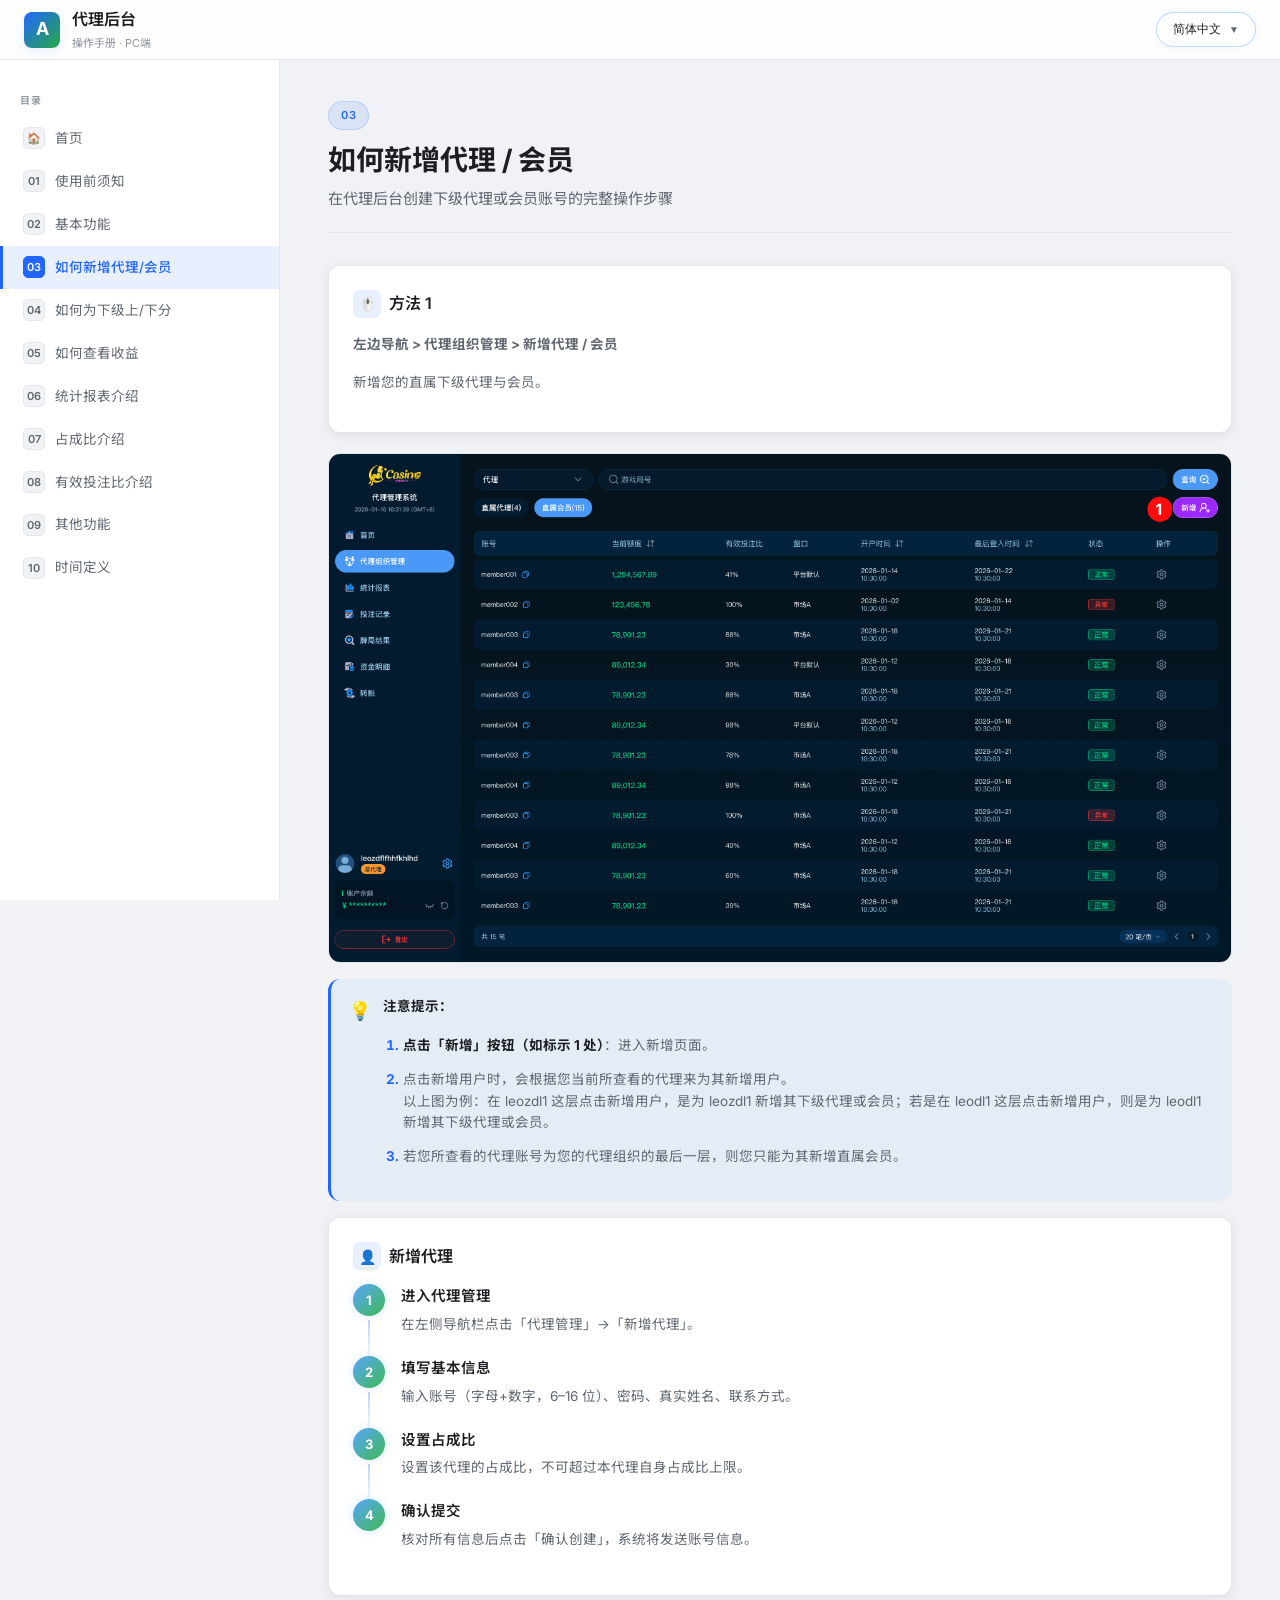
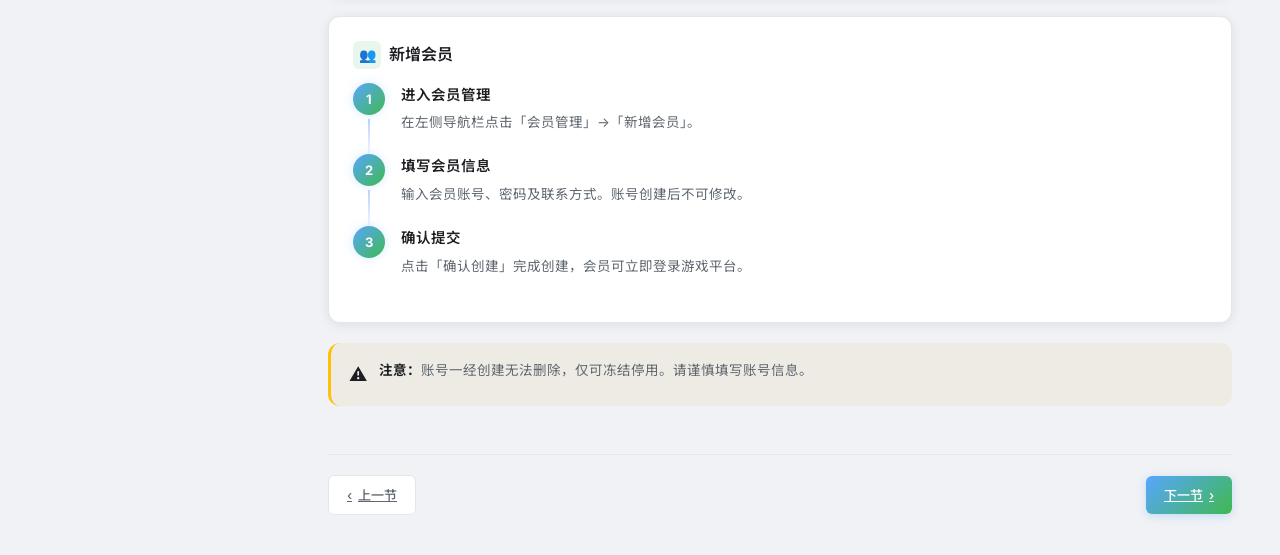
==== section3.html @ 6e55f605 "Initial commit: manual content completed" ====
<!DOCTYPE html>
<html lang="zh-Hans">

<head>
  <meta charset="UTF-8" />
  <meta name="viewport" content="width=device-width,initial-scale=1" />
  <title>如何新增代理/会员 - 代理后台操作手册</title>
  <link rel="stylesheet" href="style.css" />
</head>

<body>

  <!-- HEADER -->
  <header class="header">
    <div class="header-logo">
      <button class="mobile-toggle" id="mobileToggle">☰</button>
      <div class="logo-icon">A</div>
      <div>
        <div class="logo-text">代理后台</div>
        <div class="logo-sub">操作手册 · PC端</div>
      </div>
    </div>
    <div class="lang-dropdown">
      <button class="lang-dropdown-btn" id="langDropdownBtn">
        <span class="lang-current" id="langCurrent">简体中文</span>
        <span class="lang-arrow">▼</span>
      </button>
      <div class="lang-dropdown-menu" id="langDropdownMenu">
        <button class="lang-dropdown-item active" data-lang="sc">简体中文</button>
        <button class="lang-dropdown-item" data-lang="en">English</button>
        <button class="lang-dropdown-item" data-lang="vn">Tiếng Việt</button>
        <button class="lang-dropdown-item" data-lang="ph">Filipino</button>
      </div>
    </div>
  </header>

  <!-- LAYOUT -->
  <div class="layout">

    <!-- SIDEBAR -->
    <nav class="sidebar">
      <div class="sidebar-section-title" data-lang="sc">目录</div>
      <div class="sidebar-section-title" data-lang="en" style="display:none">Contents</div>
      <div class="sidebar-section-title" data-lang="vn" style="display:none">Mục lục</div>
      <div class="sidebar-section-title" data-lang="ph" style="display:none">Talaan</div>
      <a href="index.html" class="nav-item"><span class="nav-num">🏠</span><span class="nav-label">首页</span></a>
      <a href="section1.html" class="nav-item"><span class="nav-num">01</span><span class="nav-label">使用前须知</span></a>
      <a href="section2.html" class="nav-item"><span class="nav-num">02</span><span class="nav-label">基本功能</span></a>
      <a href="section3.html" class="nav-item active"><span class="nav-num">03</span><span
          class="nav-label">如何新增代理/会员</span></a>
      <a href="section4.html" class="nav-item"><span class="nav-num">04</span><span
          class="nav-label">如何为下级上/下分</span></a>
      <a href="section5.html" class="nav-item"><span class="nav-num">05</span><span class="nav-label">如何查看收益</span></a>
      <a href="section6.html" class="nav-item"><span class="nav-num">06</span><span class="nav-label">统计报表介绍</span></a>
      <a href="section7.html" class="nav-item"><span class="nav-num">07</span><span class="nav-label">占成比介绍</span></a>
      <a href="section8.html" class="nav-item"><span class="nav-num">08</span><span class="nav-label">有效投注比介绍</span></a>
      <a href="section9.html" class="nav-item"><span class="nav-num">09</span><span class="nav-label">其他功能</span></a>
      <a href="section10.html" class="nav-item"><span class="nav-num">10</span><span class="nav-label">时间定义</span></a>
    </nav>

    <!-- MAIN -->
    <main class="main">

      <!-- ══════════════════════════════════════════════════════
     SECTION 03 — 如何新增代理/会员
══════════════════════════════════════════════════════ -->
      <section class="section active" id="sec2">

        <!-- SC -->
        <div data-lang="sc">
          <div class="section-header">
            <div class="section-badge">03</div>
            <h1 class="section-title">如何新增代理 / 会员</h1>
            <p class="section-subtitle">在代理后台创建下级代理或会员账号的完整操作步骤</p>
          </div>

          <div class="card">
            <div class="card-title">
              <div class="card-icon blue">🖱️</div>方法 1
            </div>
            <p class="para"><strong>左边导航 &gt; 代理组织管理 &gt; 新增代理 / 会员</strong></p>
            <p class="para">新增您的直属下级代理与会员。</p>
          </div>

          <img src="img/adduser.png" alt="Add User" class="content-img">

          <div class="notice info">
            <div class="notice-icon">💡</div>
            <div class="notice-content">
              <strong>注意提示：</strong>
              <ol class="numbered-list">
                <li><strong>点击「新增」按钮（如标示 1 处）</strong>：进入新增页面。</li>
                <li>点击新增用户时，会根据您当前所查看的代理来为其新增用户。<br>
                  以上图为例：在 leozdl1 这层点击新增用户，是为 leozdl1 新增其下级代理或会员；若是在 leodl1 这层点击新增用户，则是为 leodl1 新增其下级代理或会员。</li>
                <li>若您所查看的代理账号为您的代理组织的最后一层，则您只能为其新增直属会员。</li>
              </ol>
            </div>
          </div>
          <div class="card">
            <div class="card-title">
              <div class="card-icon blue">👤</div>新增代理
            </div>
            <ol class="steps-list">
              <li class="step-item">
                <div class="step-num">1</div>
                <div class="step-content">
                  <div class="step-title">进入代理管理</div>
                  <div class="step-desc">在左侧导航栏点击「代理管理」→「新增代理」。</div>
                </div>
              </li>
              <li class="step-item">
                <div class="step-num">2</div>
                <div class="step-content">
                  <div class="step-title">填写基本信息</div>
                  <div class="step-desc">输入账号（字母+数字，6–16 位）、密码、真实姓名、联系方式。</div>
                </div>
              </li>
              <li class="step-item">
                <div class="step-num">3</div>
                <div class="step-content">
                  <div class="step-title">设置占成比</div>
                  <div class="step-desc">设置该代理的占成比，不可超过本代理自身占成比上限。</div>
                </div>
              </li>
              <li class="step-item">
                <div class="step-num">4</div>
                <div class="step-content">
                  <div class="step-title">确认提交</div>
                  <div class="step-desc">核对所有信息后点击「确认创建」，系统将发送账号信息。</div>
                </div>
              </li>
            </ol>
          </div>
          <div class="card">
            <div class="card-title">
              <div class="card-icon green">👥</div>新增会员
            </div>
            <ol class="steps-list">
              <li class="step-item">
                <div class="step-num">1</div>
                <div class="step-content">
                  <div class="step-title">进入会员管理</div>
                  <div class="step-desc">在左侧导航栏点击「会员管理」→「新增会员」。</div>
                </div>
              </li>
              <li class="step-item">
                <div class="step-num">2</div>
                <div class="step-content">
                  <div class="step-title">填写会员信息</div>
                  <div class="step-desc">输入会员账号、密码及联系方式。账号创建后不可修改。</div>
                </div>
              </li>
              <li class="step-item">
                <div class="step-num">3</div>
                <div class="step-content">
                  <div class="step-title">确认提交</div>
                  <div class="step-desc">点击「确认创建」完成创建，会员可立即登录游戏平台。</div>
                </div>
              </li>
            </ol>
          </div>
          <div class="notice warning">
            <div class="notice-icon">⚠️</div>
            <div class="notice-content"><strong>注意：</strong>账号一经创建无法删除，仅可冻结停用。请谨慎填写账号信息。</div>
          </div>
        </div>

        <!-- EN -->
        <div data-lang="en" style="display:none">
          <div class="section-header">
            <div class="section-badge">03</div>
            <h1 class="section-title">Add Agent / Member</h1>
            <p class="section-subtitle">Complete steps to create a sub-agent or member account in the Agent Backend.</p>
          </div>

          <div class="card">
            <div class="card-title">
              <div class="card-icon blue">🖱️</div>Method 1
            </div>
            <p class="para"><strong>Left Navigation &gt; Agent Organization Management &gt; Add Agent / Member</strong>
            </p>
            <p class="para">Add your direct sub-agents and members.</p>
          </div>

          <img src="img/adduser.png" alt="Add User" class="content-img">

          <div class="notice info">
            <div class="notice-icon">💡</div>
            <div class="notice-content">
              <strong>Important Tips:</strong>
              <ol class="numbered-list">
                <li><strong>Click the "Add" button (as marked in circle 1)</strong>: Enter the addition page.</li>
                <li>When clicking "Add User", the system adds the user based on the agent you are currently viewing.<br>
                  For example: Clicking "Add User" at the "leozdl1" level will add a sub-agent or member for leozdl1. If
                  you
                  click it at the "leodl1" level, it will add a sub-account for leodl1.</li>
                <li>If the agent account you are viewing is the last level of your organization, you can only add direct
                  members to it.</li>
              </ol>
            </div>
          </div>
          <div class="card">
            <div class="card-title">
              <div class="card-icon blue">👤</div>Add an Agent
            </div>
            <ol class="steps-list">
              <li class="step-item">
                <div class="step-num">1</div>
                <div class="step-content">
                  <div class="step-title">Go to Agent Management</div>
                  <div class="step-desc">Click "Agent Management" → "Add Agent" in the left navigation bar.</div>
                </div>
              </li>
              <li class="step-item">
                <div class="step-num">2</div>
                <div class="step-content">
                  <div class="step-title">Fill in Basic Information</div>
                  <div class="step-desc">Enter username (letters + numbers, 6–16 chars), password, full name, and
                    contact info.</div>
                </div>
              </li>
              <li class="step-item">
                <div class="step-num">3</div>
                <div class="step-content">
                  <div class="step-title">Set Commission Ratio</div>
                  <div class="step-desc">Set the commission ratio for this agent. Cannot exceed your own commission
                    ratio limit.</div>
                </div>
              </li>
              <li class="step-item">
                <div class="step-num">4</div>
                <div class="step-content">
                  <div class="step-title">Confirm & Submit</div>
                  <div class="step-desc">Review all information and click "Confirm Create". The system will send the
                    account details.</div>
                </div>
              </li>
            </ol>
          </div>
          <div class="card">
            <div class="card-title">
              <div class="card-icon green">👥</div>Add a Member
            </div>
            <ol class="steps-list">
              <li class="step-item">
                <div class="step-num">1</div>
                <div class="step-content">
                  <div class="step-title">Go to Member Management</div>
                  <div class="step-desc">Click "Member Management" → "Add Member" in the left navigation bar.</div>
                </div>
              </li>
              <li class="step-item">
                <div class="step-num">2</div>
                <div class="step-content">
                  <div class="step-title">Fill in Member Information</div>
                  <div class="step-desc">Enter the member's username, password, and contact info. Username cannot be
                    changed after creation.</div>
                </div>
              </li>
              <li class="step-item">
                <div class="step-num">3</div>
                <div class="step-content">
                  <div class="step-title">Confirm & Submit</div>
                  <div class="step-desc">Click "Confirm Create" to complete. The member can log into the gaming platform
                    immediately.</div>
                </div>
              </li>
            </ol>
          </div>
          <div class="notice warning">
            <div class="notice-icon">⚠️</div>
            <div class="notice-content"><strong>Note:</strong> Accounts cannot be deleted once created; they can only be
              frozen/disabled. Please fill in account information carefully.</div>
          </div>
        </div>

        <!-- VN -->
        <div data-lang="vn" style="display:none">
          <div class="section-header">
            <div class="section-badge">03</div>
            <h1 class="section-title">Thêm đại lý / thành viên</h1>
            <p class="section-subtitle">Các bước đầy đủ để tạo tài khoản đại lý con hoặc thành viên trong hệ thống.</p>
          </div>

          <div class="card">
            <div class="card-title">
              <div class="card-icon blue">🖱️</div>Phương pháp 1
            </div>
            <p class="para"><strong>Điều hướng bên trái &gt; Quản lý tổ chức đại lý &gt; Thêm đại lý / thành
                viên</strong></p>
            <p class="para">Thêm đại lý cấp dưới và thành viên trực tiếp của bạn.</p>
          </div>

          <img src="img/adduser.png" alt="Add User" class="content-img">

          <div class="notice info">
            <div class="notice-icon">💡</div>
            <div class="notice-content">
              <strong>Lưu ý quan trọng:</strong>
              <ol class="numbered-list">
                <li><strong>Nhấp vào nút "Thêm mới" (như đánh dấu số 1)</strong>: Truy cập vào trang thêm mới.</li>
                <li>Khi nhấp vào "Thêm người dùng", hệ thống sẽ thêm người dùng dựa trên đại lý bạn đang xem.<br>
                  Ví dụ: Nhấp vào "Thêm người dùng" ở cấp độ "leozdl1" sẽ thêm đại lý con hoặc thành viên cho leozdl1.
                  Nếu bạn
                  nhấp vào ở cấp độ "leodl1", hệ thống sẽ thêm tài khoản cho leodl1.</li>
                <li>Nếu tài khoản đại lý bạn đang xem là cấp cuối cùng trong tổ chức của bạn, bạn chỉ có thể thêm thành
                  viên
                  trực tiếp cho nó.</li>
              </ol>
            </div>
          </div>
          <div class="card">
            <div class="card-title">
              <div class="card-icon blue">👤</div>Thêm đại lý
            </div>
            <ol class="steps-list">
              <li class="step-item">
                <div class="step-num">1</div>
                <div class="step-content">
                  <div class="step-title">Vào Quản lý đại lý</div>
                  <div class="step-desc">Nhấp "Quản lý đại lý" → "Thêm đại lý" trong thanh điều hướng bên trái.</div>
                </div>
              </li>
              <li class="step-item">
                <div class="step-num">2</div>
                <div class="step-content">
                  <div class="step-title">Điền thông tin cơ bản</div>
                  <div class="step-desc">Nhập tên đăng nhập (chữ + số, 6–16 ký tự), mật khẩu, họ tên, thông tin liên hệ.
                  </div>
                </div>
              </li>
              <li class="step-item">
                <div class="step-num">3</div>
                <div class="step-content">
                  <div class="step-title">Đặt tỷ lệ hoa hồng</div>
                  <div class="step-desc">Đặt tỷ lệ hoa hồng cho đại lý này, không được vượt quá giới hạn của bạn.</div>
                </div>
              </li>
              <li class="step-item">
                <div class="step-num">4</div>
                <div class="step-content">
                  <div class="step-title">Xác nhận và gửi</div>
                  <div class="step-desc">Kiểm tra thông tin và nhấp "Xác nhận tạo". Hệ thống sẽ gửi thông tin tài khoản.
                  </div>
                </div>
              </li>
            </ol>
          </div>
          <div class="card">
            <div class="card-title">
              <div class="card-icon green">👥</div>Thêm thành viên
            </div>
            <ol class="steps-list">
              <li class="step-item">
                <div class="step-num">1</div>
                <div class="step-content">
                  <div class="step-title">Vào Quản lý thành viên</div>
                  <div class="step-desc">Nhấp "Quản lý thành viên" → "Thêm thành viên" trong thanh điều hướng.</div>
                </div>
              </li>
              <li class="step-item">
                <div class="step-num">2</div>
                <div class="step-content">
                  <div class="step-title">Điền thông tin thành viên</div>
                  <div class="step-desc">Nhập tên đăng nhập, mật khẩu và thông tin liên hệ. Tên đăng nhập không thể thay
                    đổi sau khi tạo.</div>
                </div>
              </li>
              <li class="step-item">
                <div class="step-num">3</div>
                <div class="step-content">
                  <div class="step-title">Xác nhận và gửi</div>
                  <div class="step-desc">Nhấp "Xác nhận tạo" để hoàn tất. Thành viên có thể đăng nhập ngay vào nền tảng
                    trò chơi.</div>
                </div>
              </li>
            </ol>
          </div>
          <div class="notice warning">
            <div class="notice-icon">⚠️</div>
            <div class="notice-content"><strong>Lưu ý:</strong> Tài khoản không thể xóa sau khi tạo; chỉ có thể đóng
              băng. Hãy điền thông tin cẩn thận.</div>
          </div>
        </div>

        <!-- PH -->
        <div data-lang="ph" style="display:none">
          <div class="section-header">
            <div class="section-badge">03</div>
            <h1 class="section-title">Magdagdag ng Agent / Miyembro</h1>
            <p class="section-subtitle">Kumpletong mga hakbang para lumikha ng sub-agent o miyembro sa Agent Backend.
            </p>
          </div>

          <div class="card">
            <div class="card-title">
              <div class="card-icon blue">🖱️</div>Paraan 1
            </div>
            <p class="para"><strong>Kaliwang Navigation &gt; Pamamahala ng Organisasyon ng Agent &gt; Magdagdag ng Agent
                /
                Miyembro</strong></p>
            <p class="para">Idagdag ang iyong mga direktang sub-agent at miyembro.</p>
          </div>

          <img src="img/adduser.png" alt="Add User" class="content-img">

          <div class="notice info">
            <div class="notice-icon">💡</div>
            <div class="notice-content">
              <strong>Mahalagang Paalala:</strong>
              <ol class="numbered-list">
                <li><strong>I-click ang "Add" na button (tulad ng nasa bilog 1)</strong>: Pumasok sa page ng
                  pagdadagdag.</li>
                <li>Kapag nag-click sa "Magdagdag ng User", magdaragdag ang system ng user base sa agent na kasalukuyan
                  mong
                  tinitingnan.<br>
                  Halimbawa: Ang pag-click sa "Magdagdag ng User" sa antas ng "leozdl1" ay magdaragdag ng sub-agent o
                  miyembro
                  para sa leozdl1. Kung i-click mo ito sa antas ng "leodl1", magdaragdag ito ng sub-account para sa
                  leodl1.
                </li>
                <li>Kung ang agent account na iyong tinitingnan ay ang huling antas ng iyong organisasyon, maaari ka
                  lamang
                  magdagdag ng mga direktang miyembro dito.</li>
              </ol>
            </div>
          </div>
          <div class="card">
            <div class="card-title">
              <div class="card-icon blue">👤</div>Magdagdag ng Agent
            </div>
            <ol class="steps-list">
              <li class="step-item">
                <div class="step-num">1</div>
                <div class="step-content">
                  <div class="step-title">Pumunta sa Agent Management</div>
                  <div class="step-desc">I-click ang "Agent Management" → "Add Agent" sa kaliwang navigation bar.</div>
                </div>
              </li>
              <li class="step-item">
                <div class="step-num">2</div>
                <div class="step-content">
                  <div class="step-title">Punan ang Pangunahing Impormasyon</div>
                  <div class="step-desc">Ilagay ang username (titik + numero, 6–16 karakter), password, buong pangalan,
                    at contact info.</div>
                </div>
              </li>
              <li class="step-item">
                <div class="step-num">3</div>
                <div class="step-content">
                  <div class="step-title">Itakda ang Commission Ratio</div>
                  <div class="step-desc">Itakda ang commission ratio para sa agent na ito. Hindi maaaring lampasan ang
                    iyong sariling limitasyon.</div>
                </div>
              </li>
              <li class="step-item">
                <div class="step-num">4</div>
                <div class="step-content">
                  <div class="step-title">Kumpirmahin at I-submit</div>
                  <div class="step-desc">Suriin ang lahat ng impormasyon at i-click ang "Confirm Create".</div>
                </div>
              </li>
            </ol>
          </div>
          <div class="card">
            <div class="card-title">
              <div class="card-icon green">👥</div>Magdagdag ng Miyembro
            </div>
            <ol class="steps-list">
              <li class="step-item">
                <div class="step-num">1</div>
                <div class="step-content">
                  <div class="step-title">Pumunta sa Member Management</div>
                  <div class="step-desc">I-click ang "Member Management" → "Add Member" sa kaliwang navigation bar.
                  </div>
                </div>
              </li>
              <li class="step-item">
                <div class="step-num">2</div>
                <div class="step-content">
                  <div class="step-title">Punan ang Impormasyon ng Miyembro</div>
                  <div class="step-desc">Ilagay ang username, password, at contact info. Hindi mababago ang username
                    pagkatapos lumikha.</div>
                </div>
              </li>
              <li class="step-item">
                <div class="step-num">3</div>
                <div class="step-content">
                  <div class="step-title">Kumpirmahin at I-submit</div>
                  <div class="step-desc">I-click ang "Confirm Create" para makumpleto. Maaaring mag-login agad ang
                    miyembro sa gaming platform.</div>
                </div>
              </li>
            </ol>
          </div>
          <div class="notice warning">
            <div class="notice-icon">⚠️</div>
            <div class="notice-content"><strong>Paalala:</strong> Ang mga account ay hindi maaaring burahin pagkatapos
              malikha; maaari lamang i-freeze. Pakipunan nang maingat ang impormasyon ng account.</div>
          </div>
        </div>

        <div class="content-footer">
          <div class="footer-nav"><a href="section2.html" class="btn btn-outline btn-prev">‹ <span>上一节</span></a></div>
          <div class="footer-nav"><a href="section4.html" class="btn btn-primary btn-next"><span>下一节</span> ›</a></div>
        </div>
      </section>

    </main>
  </div>

  <script src="script.js"></script>
</body>

</html>
---- style.css ----
@import url('https://fonts.googleapis.com/css2?family=Inter:wght@300;400;500;600;700&family=Noto+Sans+SC:wght@300;400;500;700&display=swap');

:root {
  --bg-primary: #f0f2f5;
  --bg-secondary: #ffffff;
  --bg-card: #ffffff;
  --bg-hover: #f8f9fa;
  --border: #e4e6eb;
  --accent: #2167ff;
  --accent-glow: rgba(33, 103, 255, 0.1);
  --accent-secondary: #28a745;
  --accent-warning: #ffc107;
  --accent-danger: #dc3545;
  --text-primary: #1c1e21;
  --text-secondary: #606770;
  --text-muted: #8d949e;
  --sidebar-width: 280px;
  --header-height: 60px;
  --radius: 12px;
  --shadow: 0 2px 12px rgba(0, 0, 0, 0.08);
  --shadow-hover: 0 4px 20px rgba(0, 0, 0, 0.12);
}

*,
*::before,
*::after {
  box-sizing: border-box;
  margin: 0;
  padding: 0;
}

html {
  scroll-behavior: smooth;
}

body {
  font-family: 'Inter', 'Noto Sans SC', sans-serif;
  background: var(--bg-primary);
  color: var(--text-primary);
  line-height: 1.7;
  min-height: 100vh;
  overflow-x: hidden;
}

/* ── HEADER ── */
.header {
  position: fixed;
  top: 0;
  left: 0;
  right: 0;
  height: var(--header-height);
  background: rgba(255, 255, 255, 0.9);
  backdrop-filter: blur(10px);
  border-bottom: 1px solid var(--border);
  display: flex;
  align-items: center;
  justify-content: space-between;
  padding: 0 24px;
  z-index: 1000;
}

.header-logo {
  display: flex;
  align-items: center;
  gap: 12px;
}

.header-logo .logo-icon {
  width: 36px;
  height: 36px;
  background: linear-gradient(135deg, var(--accent), var(--accent-secondary));
  border-radius: 8px;
  display: flex;
  align-items: center;
  justify-content: center;
  font-size: 18px;
  font-weight: 700;
  color: #fff;
  box-shadow: 0 4px 12px var(--accent-glow);
}

.header-logo .logo-text {
  font-size: 16px;
  font-weight: 600;
  color: var(--text-primary);
}

.header-logo .logo-sub {
  font-size: 11px;
  color: var(--text-muted);
  margin-top: 1px;
}

/* Language dropdown */
.lang-dropdown {
  position: relative;
  z-index: 1000;
}

.lang-dropdown-btn {
  display: flex;
  align-items: center;
  gap: 8px;
  padding: 8px 16px;
  background: var(--bg-secondary);
  border: 1px solid var(--border);
  border-radius: 24px;
  color: var(--text-primary);
  font-size: 12px;
  font-weight: 500;
  cursor: pointer;
  transition: all 0.2s ease;
  white-space: nowrap;
  position: relative;
  z-index: 10000;
  border: 1px solid rgba(88, 166, 255, 0.4);
  /* Make border more visible */
  box-shadow: 0 0 10px rgba(88, 166, 255, 0.1);
}

.lang-dropdown-btn:hover {
  background: var(--bg-hover);
  border-color: var(--accent);
}

.lang-current {
  color: var(--text-primary);
}

.lang-arrow {
  font-size: 10px;
  color: var(--text-secondary);
  transition: transform 0.2s ease;
}

.lang-dropdown.open .lang-arrow {
  transform: rotate(180deg);
}

.lang-dropdown-menu {
  position: absolute;
  top: calc(100% + 8px);
  right: 0;
  background: var(--bg-secondary);
  border: 1px solid var(--border);
  border-radius: 8px;
  padding: 4px;
  min-width: 120px;
  opacity: 0;
  visibility: hidden;
  transform: translateY(-8px);
  transition: all 0.2s ease;
  box-shadow: var(--shadow);
  z-index: 9999;
}

.lang-dropdown.open .lang-dropdown-menu {
  opacity: 1;
  visibility: visible;
  transform: translateY(0);
}

.lang-dropdown-item {
  display: block;
  width: 100%;
  padding: 8px 12px;
  border: none;
  background: transparent;
  color: var(--text-secondary);
  font-size: 12px;
  font-weight: 500;
  text-align: left;
  cursor: pointer;
  transition: all 0.2s ease;
  border-radius: 4px;
  white-space: nowrap;
}

.lang-dropdown-item:hover {
  color: var(--text-primary);
  background: var(--bg-hover);
}

.lang-dropdown-item.active {
  color: var(--accent);
  background: var(--accent-glow);
}

/* ── LAYOUT ── */
.layout {
  display: flex;
  padding-top: var(--header-height);
  min-height: 100vh;
}

/* ── SIDEBAR ── */
.sidebar {
  width: var(--sidebar-width);
  position: fixed;
  top: var(--header-height);
  left: 0;
  bottom: 0;
  background: var(--bg-secondary);
  border-right: 1px solid var(--border);
  overflow-y: auto;
  padding: 20px 0;
  z-index: 900;
}

.sidebar::-webkit-scrollbar {
  width: 4px;
}

.sidebar::-webkit-scrollbar-track {
  background: transparent;
}

.sidebar::-webkit-scrollbar-thumb {
  background: var(--border);
  border-radius: 2px;
}

.sidebar-section-title {
  padding: 8px 20px;
  font-size: 10px;
  font-weight: 600;
  text-transform: uppercase;
  letter-spacing: 1px;
  color: var(--text-muted);
  margin-top: 4px;
}

.nav-item {
  display: flex;
  align-items: center;
  gap: 10px;
  padding: 10px 20px;
  color: var(--text-secondary);
  text-decoration: none;
  font-size: 13.5px;
  font-weight: 400;
  border-left: 3px solid transparent;
  cursor: pointer;
  transition: all 0.2s ease;
  user-select: none;
}

.nav-item:hover {
  color: var(--text-primary);
  background: var(--bg-hover);
}

.nav-item.active {
  color: var(--accent);
  background: var(--accent-glow);
  border-left-color: var(--accent);
  font-weight: 500;
}

.nav-item .nav-num {
  display: inline-flex;
  align-items: center;
  justify-content: center;
  width: 22px;
  height: 22px;
  background: var(--bg-primary);
  border: 1px solid var(--border);
  border-radius: 5px;
  font-size: 11px;
  font-weight: 600;
  flex-shrink: 0;
}

.nav-item.active .nav-num {
  background: var(--accent);
  border-color: var(--accent);
  color: #fff;
}

/* ── MAIN CONTENT ── */
.main {
  margin-left: var(--sidebar-width);
  flex: 1;
  padding: 40px 48px;
  max-width: calc(100vw - var(--sidebar-width));
}

/* ── SECTIONS ── */
.section {
  display: none;
  animation: fadeIn 0.3s ease;
}

.section.active {
  display: block;
}

@keyframes fadeIn {
  from {
    opacity: 0;
    transform: translateY(10px);
  }

  to {
    opacity: 1;
    transform: translateY(0);
  }
}

/* ── SECTION HEADER ── */
.section-header {
  margin-bottom: 32px;
  padding-bottom: 20px;
  border-bottom: 1px solid var(--border);
}

.section-badge {
  display: inline-flex;
  align-items: center;
  gap: 6px;
  background: var(--accent-glow);
  border: 1px solid rgba(88, 166, 255, 0.3);
  color: var(--accent);
  font-size: 11px;
  font-weight: 600;
  padding: 4px 12px;
  border-radius: 20px;
  margin-bottom: 12px;
  text-transform: uppercase;
  letter-spacing: 0.5px;
}

.section-title {
  font-size: 28px;
  font-weight: 700;
  color: var(--text-primary);
  line-height: 1.3;
  margin-bottom: 8px;
}

.section-subtitle {
  font-size: 15px;
  color: var(--text-secondary);
}

/* ── CARDS ── */
.card {
  background: var(--bg-card);
  border: 1px solid var(--border);
  border-radius: var(--radius);
  padding: 24px;
  margin-bottom: 20px;
  transition: all 0.3s ease;
  box-shadow: var(--shadow);
}

.card:hover {
  border-color: var(--accent);
  box-shadow: var(--shadow-hover);
}

/* Chapter cards for homepage */
.chapter-card {
  text-decoration: none;
  color: inherit;
  display: block;
  transition: all 0.2s ease;
}

.chapter-card:hover {
  border-color: var(--accent);
  transform: translateY(-2px);
  box-shadow: 0 8px 24px rgba(88, 166, 255, 0.15);
}

.chapter-card .card-title {
  margin-bottom: 8px;
}

.chapter-card .para {
  color: var(--text-secondary);
  font-size: 13.5px;
  line-height: 1.6;
}

.card-title {
  font-size: 16px;
  font-weight: 600;
  color: var(--text-primary);
  margin-bottom: 14px;
  display: flex;
  align-items: center;
  gap: 8px;
}

.card-title .card-icon {
  width: 28px;
  height: 28px;
  border-radius: 6px;
  display: flex;
  align-items: center;
  justify-content: center;
  font-size: 14px;
  flex-shrink: 0;
}

.card-icon.blue {
  background: rgba(33, 103, 255, 0.1);
}

.card-icon.green {
  background: rgba(40, 167, 69, 0.1);
}

.card-icon.yellow {
  background: rgba(255, 193, 7, 0.1);
}

.card-icon.red {
  background: rgba(220, 53, 69, 0.1);
}

.card-icon.purple {
  background: rgba(111, 66, 193, 0.1);
}

/* ── NOTICE BOXES ── */
.notice {
  display: flex;
  gap: 12px;
  padding: 16px 18px;
  border-radius: var(--radius);
  margin-bottom: 16px;
  border-left: 3px solid;
}

.notice-icon {
  font-size: 18px;
  flex-shrink: 0;
  margin-top: 1px;
}

.notice-content {
  font-size: 13.5px;
  color: var(--text-secondary);
}

.notice-content strong {
  color: var(--text-primary);
}

.notice.info {
  background: rgba(88, 166, 255, 0.08);
  border-color: var(--accent);
}

.notice.success {
  background: rgba(63, 185, 80, 0.08);
  border-color: var(--accent-secondary);
}

.notice.warning {
  background: rgba(210, 153, 34, 0.08);
  border-color: var(--accent-warning);
}

.notice.danger {
  background: rgba(248, 81, 73, 0.08);
  border-color: var(--accent-danger);
}

/* ── STEPS ── */
.steps-list {
  list-style: none;
}

.step-item {
  display: flex;
  gap: 16px;
  margin-bottom: 20px;
  position: relative;
}

.step-item:not(:last-child)::before {
  content: '';
  position: absolute;
  left: 15px;
  top: 36px;
  width: 2px;
  height: calc(100% - 8px);
  background: linear-gradient(to bottom, var(--accent), transparent);
  opacity: 0.3;
}

.step-num {
  width: 32px;
  height: 32px;
  border-radius: 50%;
  background: linear-gradient(135deg, #58a6ff, #3fb950);
  display: flex;
  align-items: center;
  justify-content: center;
  font-size: 13px;
  font-weight: 700;
  color: #fff;
  flex-shrink: 0;
  box-shadow: 0 0 10px rgba(88, 166, 255, 0.25);
}

.step-content {
  flex: 1;
}

.step-title {
  font-size: 14.5px;
  font-weight: 600;
  color: var(--text-primary);
  margin-bottom: 4px;
}

.step-desc {
  font-size: 13.5px;
  color: var(--text-secondary);
}

/* ── TABLE ── */
.table-wrap {
  overflow-x: auto;
  border-radius: var(--radius);
  border: 1px solid var(--border);
  margin-bottom: 20px;
}

table {
  width: 100%;
  border-collapse: collapse;
  font-size: 13.5px;
}

thead {
  background: var(--bg-hover);
}

thead th {
  padding: 12px 16px;
  text-align: left;
  font-weight: 600;
  font-size: 12px;
  text-transform: uppercase;
  letter-spacing: 0.5px;
  color: var(--text-muted);
  border-bottom: 1px solid var(--border);
  white-space: nowrap;
}

tbody td {
  padding: 12px 16px;
  color: var(--text-secondary);
  border-bottom: 1px solid var(--border);
  vertical-align: top;
}

tbody tr:last-child td {
  border-bottom: none;
}

tbody tr:hover {
  background: var(--bg-hover);
}

tbody td:first-child {
  font-weight: 500;
  color: var(--text-primary);
  white-space: nowrap;
}

/* ── TAGS ── */
.tag {
  display: inline-flex;
  align-items: center;
  padding: 2px 10px;
  border-radius: 12px;
  font-size: 11px;
  font-weight: 500;
}

.tag.blue {
  background: rgba(88, 166, 255, 0.15);
  color: #79bfff;
  border: 1px solid rgba(88, 166, 255, 0.3);
}

.tag.green {
  background: rgba(63, 185, 80, 0.15);
  color: #56d364;
  border: 1px solid rgba(63, 185, 80, 0.3);
}

.tag.yellow {
  background: rgba(210, 153, 34, 0.15);
  color: #e3b341;
  border: 1px solid rgba(210, 153, 34, 0.3);
}

.tag.red {
  background: rgba(248, 81, 73, 0.15);
  color: #ff7b72;
  border: 1px solid rgba(248, 81, 73, 0.3);
}

/* ── DEFINITION LIST ── */
.def-list {
  list-style: none;
}

.def-item {
  padding: 12px 0;
  border-bottom: 1px solid rgba(48, 54, 61, 0.5);
  display: flex;
  gap: 12px;
  align-items: flex-start;
}

.def-item:last-child {
  border-bottom: none;
}

.def-term {
  font-weight: 600;
  color: var(--accent);
  min-width: 140px;
  font-size: 13px;
}

.def-desc {
  color: var(--text-secondary);
  font-size: 13.5px;
  flex: 1;
}

/* ── GRID ── */
.grid-2 {
  display: grid;
  grid-template-columns: 1fr 1fr;
  gap: 20px;
}

.grid-gap-sm {
  gap: 10px;
}

.align-center {
  align-items: center;
}

.align-start {
  align-items: flex-start;
}

@media (max-width: 768px) {
  .grid-2 {
    grid-template-columns: 1fr;
  }
}

.grid-2,
.grid-3 {
  margin-bottom: 20px;
}

.grid-3 {
  display: grid;
  grid-template-columns: 1fr 1fr 1fr;
  gap: 16px;
  margin-bottom: 20px;
}

.info-card {
  background: var(--bg-card);
  border: 1px solid var(--border);
  border-radius: var(--radius);
  padding: 18px;
}

.info-card .info-label {
  font-size: 11px;
  font-weight: 600;
  color: var(--text-muted);
  text-transform: uppercase;
  letter-spacing: 0.5px;
  margin-bottom: 6px;
}

.info-card .info-value {
  font-size: 22px;
  font-weight: 700;
  color: var(--accent);
}

.info-card .info-desc {
  font-size: 12px;
  color: var(--text-secondary);
  margin-top: 4px;
}

/* ── FORMULA BOX ── */
.formula-box {
  background: var(--bg-primary);
  border: 1px solid var(--border);
  border-radius: var(--radius);
  padding: 20px 24px;
  margin: 16px 0;
  font-family: 'Courier New', monospace;
  text-align: center;
}

.formula-text {
  font-size: 16px;
  color: var(--accent);
  font-weight: 600;
  letter-spacing: 0.5px;
}

.formula-note {
  font-size: 12px;
  color: var(--text-muted);
  margin-top: 8px;
  font-family: 'Inter', sans-serif;
}

/* ── LIST STYLES ── */
ul.content-list {
  list-style: none;
  padding: 0;
  margin: 0;
}

.content-list li {
  padding: 8px 0;
  border-bottom: 1px solid var(--border);
  position: relative;
  padding-left: 20px;
}

.content-list li:before {
  content: "•";
  position: absolute;
  left: 0;
  color: var(--accent);
  font-weight: bold;
}

.content-list li:last-child {
  border-bottom: none;
}

.numbered-list {
  padding-left: 20px;
  margin: 12px 0;
}

.numbered-list li {
  padding: 6px 0;
  color: var(--text-secondary);
  line-height: 1.6;
}

.numbered-list li::marker {
  color: var(--accent);
  font-weight: bold;
}

/* ── HIGHLIGHT BLOCK ── */
.highlight-block {
  background: linear-gradient(135deg, rgba(88, 166, 255, 0.06), rgba(63, 185, 80, 0.06));
  border: 1px solid rgba(88, 166, 255, 0.2);
  border-radius: var(--radius);
  padding: 20px 24px;
  margin-bottom: 20px;
}

/* ── TIME TABLE ── */
.time-badge {
  display: inline-flex;
  align-items: center;
  gap: 6px;
  background: var(--bg-hover);
  border: 1px solid var(--border);
  border-radius: 6px;
  padding: 6px 12px;
  font-size: 13px;
  font-weight: 500;
  color: var(--text-primary);
  margin: 4px 4px 4px 0;
}

/* ── MOBILE TOGGLE ── */
.mobile-toggle {
  display: none;
  background: none;
  border: none;
  color: var(--text-primary);
  font-size: 22px;
  cursor: pointer;
  padding: 4px;
}

/* ── RESPONSIVE ── */
@media (max-width: 900px) {
  .sidebar {
    transform: translateX(-100%);
    transition: transform 0.3s ease;
  }

  .sidebar.open {
    transform: translateX(0);
    box-shadow: var(--shadow);
  }

  .main {
    margin-left: 0;
    max-width: 100vw;
    padding: 24px 20px;
  }

  .mobile-toggle {
    display: block;
  }

  .grid-2,
  .grid-3 {
    grid-template-columns: 1fr;
  }

  .lang-dropdown-btn {
    padding: 6px 12px;
    font-size: 11px;
  }
}

/* ── SCROLLBAR ── */
::-webkit-scrollbar {
  width: 6px;
  height: 6px;
}

::-webkit-scrollbar-track {
  background: var(--bg-primary);
}

::-webkit-scrollbar-thumb {
  background: var(--border);
  border-radius: 3px;
}

::-webkit-scrollbar-thumb:hover {
  background: #444d57;
}

/* ── SECTION DIVIDER ── */
h3.subsection {
  font-size: 15px;
  font-weight: 600;
  color: var(--text-primary);
  margin: 24px 0 12px;
  padding-bottom: 8px;
  border-bottom: 1px solid var(--border);
}

p.para {
  font-size: 13.5px;
  color: var(--text-secondary);
  margin-bottom: 14px;
  line-height: 1.8;
}

/* ── FOOTER BAR ── */
.content-footer {
  margin-top: 48px;
  padding-top: 20px;
  border-top: 1px solid var(--border);
  display: flex;
  justify-content: space-between;
  align-items: center;
}

.content-footer .footer-nav {
  display: flex;
  gap: 8px;
}

.btn {
  display: inline-flex;
  align-items: center;
  gap: 6px;
  padding: 8px 18px;
  border-radius: 6px;
  font-size: 13px;
  font-weight: 500;
  cursor: pointer;
  transition: all 0.2s ease;
  border: none;
}

.btn-outline {
  background: var(--bg-card);
  border: 1px solid var(--border);
  color: var(--text-secondary);
}

.btn-outline:hover {
  color: var(--text-primary);
  border-color: var(--accent);
  background: var(--accent-glow);
}

.btn-primary {
  background: linear-gradient(135deg, #58a6ff, #3fb950);
  color: #fff;
  box-shadow: 0 2px 8px rgba(88, 166, 255, 0.3);
}

.btn-primary:hover {
  opacity: 0.9;
  transform: translateY(-1px);
}

/* ── CONTENT IMAGES ── */
.content-img {
  width: 100%;
  max-width: 1000px;
  border-radius: var(--radius);
  border: 1px solid var(--border);
  margin: 16px 0;
  display: block;
  cursor: zoom-in;
  transition: transform 0.2s ease, box-shadow 0.2s ease;
}

.content-img:hover {
  transform: translateY(-2px);
  box-shadow: var(--shadow-hover);
}

/* ── LIGHTBOX (IMAGE ZOOM) ── */
.lightbox {
  position: fixed;
  top: 0;
  left: 0;
  width: 100%;
  height: 100%;
  background: rgba(0, 0, 0, 0.9);
  display: none;
  align-items: center;
  justify-content: center;
  z-index: 2000;
  cursor: zoom-out;
  opacity: 0;
  transition: opacity 0.3s ease;
  backdrop-filter: blur(8px);
}

.lightbox.open {
  display: flex;
  opacity: 1;
}

.lightbox-img {
  max-width: 95%;
  max-height: 95%;
  border-radius: 8px;
  box-shadow: 0 0 40px rgba(0, 0, 0, 0.6);
  transform: scale(0.9);
  transition: transform 0.3s cubic-bezier(0.165, 0.84, 0.44, 1);
  background: #fff;
}

.lightbox.open .lightbox-img {
  transform: scale(1);
}
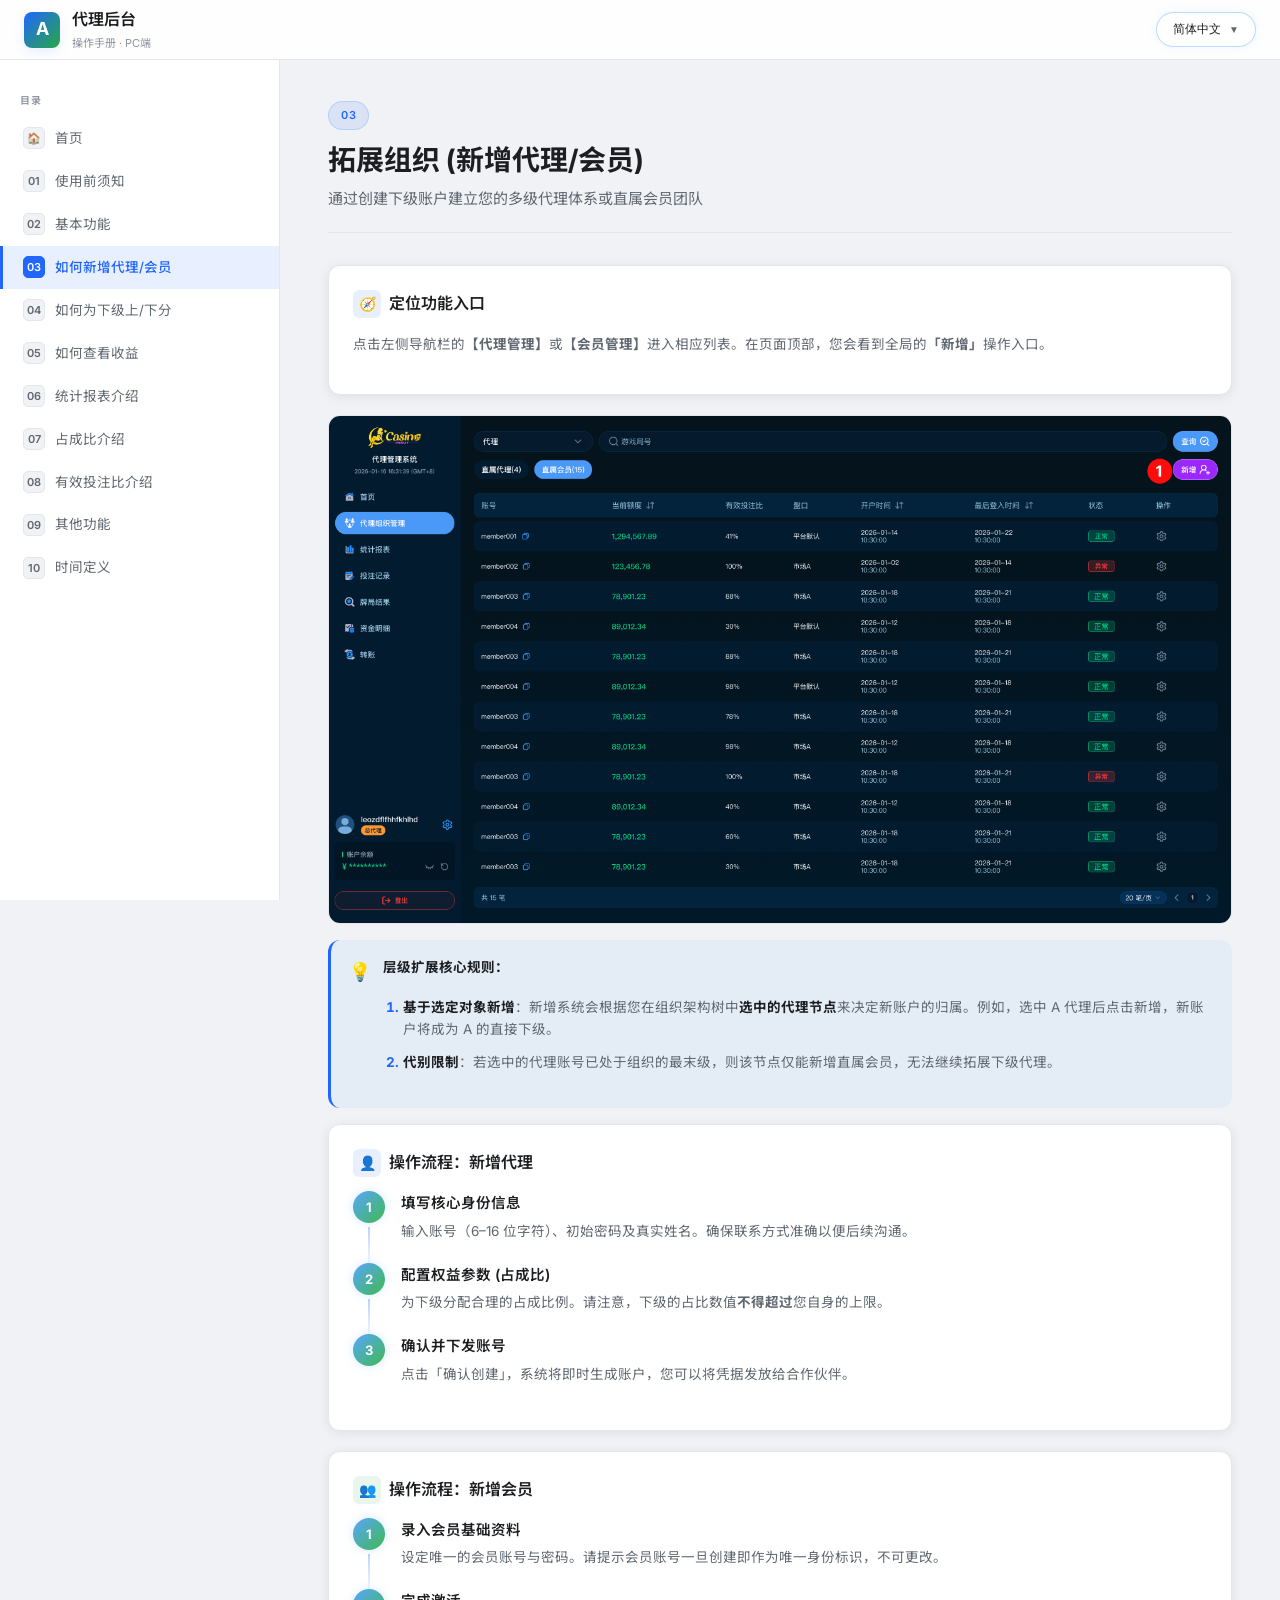
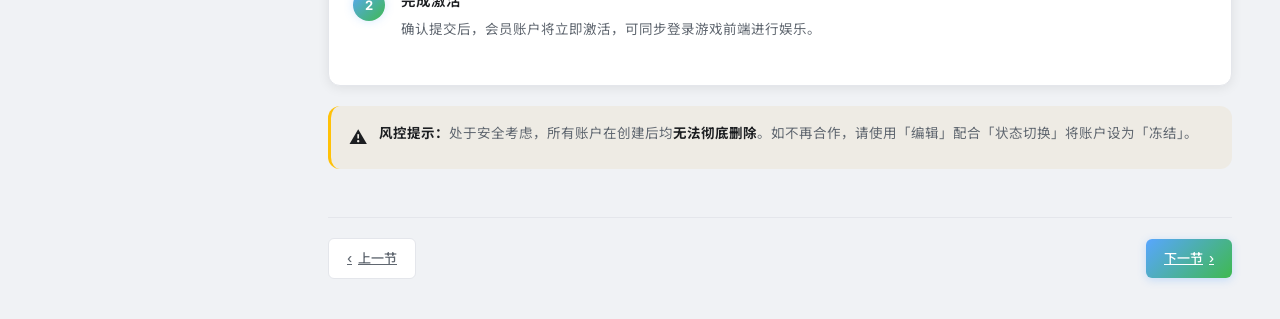
==== commit 5b20b5c0: "Optimize descriptions in sections 3, 4, and 6 for all languages" ====
--- a/section3.html
+++ b/section3.html
@@ -70,16 +70,16 @@
         <div data-lang="sc">
           <div class="section-header">
             <div class="section-badge">03</div>
-            <h1 class="section-title">如何新增代理 / 会员</h1>
-            <p class="section-subtitle">在代理后台创建下级代理或会员账号的完整操作步骤</p>
-          </div>
-
-          <div class="card">
-            <div class="card-title">
-              <div class="card-icon blue">🖱️</div>方法 1
-            </div>
-            <p class="para"><strong>左边导航 &gt; 代理组织管理 &gt; 新增代理 / 会员</strong></p>
-            <p class="para">新增您的直属下级代理与会员。</p>
+            <h1 class="section-title">拓展组织 (新增代理/会员)</h1>
+            <p class="section-subtitle">通过创建下级账户建立您的多级代理体系或直属会员团队</p>
+          </div>
+
+          <div class="card">
+            <div class="card-title">
+              <div class="card-icon blue">🧭</div>定位功能入口
+            </div>
+            <p class="para">
+              点击左侧导航栏的<strong>【代理管理】</strong>或<strong>【会员管理】</strong>进入相应列表。在页面顶部，您会看到全局的<strong>「新增」</strong>操作入口。</p>
           </div>
 
           <img src="img/adduser.png" alt="Add User" class="content-img">
@@ -87,81 +87,67 @@
           <div class="notice info">
             <div class="notice-icon">💡</div>
             <div class="notice-content">
-              <strong>注意提示：</strong>
+              <strong>层级扩展核心规则：</strong>
               <ol class="numbered-list">
-                <li><strong>点击「新增」按钮（如标示 1 处）</strong>：进入新增页面。</li>
-                <li>点击新增用户时，会根据您当前所查看的代理来为其新增用户。<br>
-                  以上图为例：在 leozdl1 这层点击新增用户，是为 leozdl1 新增其下级代理或会员；若是在 leodl1 这层点击新增用户，则是为 leodl1 新增其下级代理或会员。</li>
-                <li>若您所查看的代理账号为您的代理组织的最后一层，则您只能为其新增直属会员。</li>
+                <li><strong>基于选定对象新增</strong>：新增系统会根据您在组织架构树中<strong>选中的代理节点</strong>来决定新账户的归属。例如，选中 A 代理后点击新增，新账户将成为 A
+                  的直接下级。</li>
+                <li><strong>代别限制</strong>：若选中的代理账号已处于组织的最末级，则该节点仅能新增直属会员，无法继续拓展下级代理。</li>
               </ol>
             </div>
           </div>
           <div class="card">
             <div class="card-title">
-              <div class="card-icon blue">👤</div>新增代理
-            </div>
-            <ol class="steps-list">
-              <li class="step-item">
-                <div class="step-num">1</div>
-                <div class="step-content">
-                  <div class="step-title">进入代理管理</div>
-                  <div class="step-desc">在左侧导航栏点击「代理管理」→「新增代理」。</div>
-                </div>
-              </li>
-              <li class="step-item">
-                <div class="step-num">2</div>
-                <div class="step-content">
-                  <div class="step-title">填写基本信息</div>
-                  <div class="step-desc">输入账号（字母+数字，6–16 位）、密码、真实姓名、联系方式。</div>
+              <div class="card-icon blue">👤</div>操作流程：新增代理
+            </div>
+            <ol class="steps-list">
+              <li class="step-item">
+                <div class="step-num">1</div>
+                <div class="step-content">
+                  <div class="step-title">填写核心身份信息</div>
+                  <div class="step-desc">输入账号（6–16 位字符）、初始密码及真实姓名。确保联系方式准确以便后续沟通。</div>
+                </div>
+              </li>
+              <li class="step-item">
+                <div class="step-num">2</div>
+                <div class="step-content">
+                  <div class="step-title">配置权益参数 (占成比)</div>
+                  <div class="step-desc">为下级分配合理的占成比例。请注意，下级的占比数值<strong>不得超过</strong>您自身的上限。</div>
                 </div>
               </li>
               <li class="step-item">
                 <div class="step-num">3</div>
                 <div class="step-content">
-                  <div class="step-title">设置占成比</div>
-                  <div class="step-desc">设置该代理的占成比，不可超过本代理自身占成比上限。</div>
-                </div>
-              </li>
-              <li class="step-item">
-                <div class="step-num">4</div>
-                <div class="step-content">
-                  <div class="step-title">确认提交</div>
-                  <div class="step-desc">核对所有信息后点击「确认创建」，系统将发送账号信息。</div>
-                </div>
-              </li>
-            </ol>
-          </div>
-          <div class="card">
-            <div class="card-title">
-              <div class="card-icon green">👥</div>新增会员
-            </div>
-            <ol class="steps-list">
-              <li class="step-item">
-                <div class="step-num">1</div>
-                <div class="step-content">
-                  <div class="step-title">进入会员管理</div>
-                  <div class="step-desc">在左侧导航栏点击「会员管理」→「新增会员」。</div>
-                </div>
-              </li>
-              <li class="step-item">
-                <div class="step-num">2</div>
-                <div class="step-content">
-                  <div class="step-title">填写会员信息</div>
-                  <div class="step-desc">输入会员账号、密码及联系方式。账号创建后不可修改。</div>
-                </div>
-              </li>
-              <li class="step-item">
-                <div class="step-num">3</div>
-                <div class="step-content">
-                  <div class="step-title">确认提交</div>
-                  <div class="step-desc">点击「确认创建」完成创建，会员可立即登录游戏平台。</div>
+                  <div class="step-title">确认并下发账号</div>
+                  <div class="step-desc">点击「确认创建」，系统将即时生成账户，您可以将凭据发放给合作伙伴。</div>
+                </div>
+              </li>
+            </ol>
+          </div>
+          <div class="card">
+            <div class="card-title">
+              <div class="card-icon green">👥</div>操作流程：新增会员
+            </div>
+            <ol class="steps-list">
+              <li class="step-item">
+                <div class="step-num">1</div>
+                <div class="step-content">
+                  <div class="step-title">录入会员基础资料</div>
+                  <div class="step-desc">设定唯一的会员账号与密码。请提示会员账号一旦创建即作为唯一身份标识，不可更改。</div>
+                </div>
+              </li>
+              <li class="step-item">
+                <div class="step-num">2</div>
+                <div class="step-content">
+                  <div class="step-title">完成激活</div>
+                  <div class="step-desc">确认提交后，会员账户将立即激活，可同步登录游戏前端进行娱乐。</div>
                 </div>
               </li>
             </ol>
           </div>
           <div class="notice warning">
             <div class="notice-icon">⚠️</div>
-            <div class="notice-content"><strong>注意：</strong>账号一经创建无法删除，仅可冻结停用。请谨慎填写账号信息。</div>
+            <div class="notice-content">
+              <strong>风控提示：</strong>处于安全考虑，所有账户在创建后均<strong>无法彻底删除</strong>。如不再合作，请使用「编辑」配合「状态切换」将账户设为「冻结」。</div>
           </div>
         </div>
 
@@ -169,17 +155,17 @@
         <div data-lang="en" style="display:none">
           <div class="section-header">
             <div class="section-badge">03</div>
-            <h1 class="section-title">Add Agent / Member</h1>
-            <p class="section-subtitle">Complete steps to create a sub-agent or member account in the Agent Backend.</p>
-          </div>
-
-          <div class="card">
-            <div class="card-title">
-              <div class="card-icon blue">🖱️</div>Method 1
-            </div>
-            <p class="para"><strong>Left Navigation &gt; Agent Organization Management &gt; Add Agent / Member</strong>
+            <h1 class="section-title">Expanding Organization (Add Agent/Member)</h1>
+            <p class="section-subtitle">Establish your multi-level agent system or member team by creating sub-accounts.
             </p>
-            <p class="para">Add your direct sub-agents and members.</p>
+          </div>
+
+          <div class="card">
+            <div class="card-title">
+              <div class="card-icon blue">🧭</div>Entry Point
+            </div>
+            <p class="para">Click <strong>"Agent Management"</strong> or <strong>"Member Management"</strong> in the
+              left navigation. You will find the <strong>"Add"</strong> button at the top of the list page.</p>
           </div>
 
           <img src="img/adduser.png" alt="Add User" class="content-img">
@@ -187,90 +173,73 @@
           <div class="notice info">
             <div class="notice-icon">💡</div>
             <div class="notice-content">
-              <strong>Important Tips:</strong>
+              <strong>Core Rules for Hierarchy:</strong>
               <ol class="numbered-list">
-                <li><strong>Click the "Add" button (as marked in circle 1)</strong>: Enter the addition page.</li>
-                <li>When clicking "Add User", the system adds the user based on the agent you are currently viewing.<br>
-                  For example: Clicking "Add User" at the "leozdl1" level will add a sub-agent or member for leozdl1. If
-                  you
-                  click it at the "leodl1" level, it will add a sub-account for leodl1.</li>
-                <li>If the agent account you are viewing is the last level of your organization, you can only add direct
-                  members to it.</li>
+                <li><strong>Dynamic Affiliation</strong>: New accounts are linked to the <strong>selected agent
+                    node</strong> in the list. For example, if Agent A is selected, any account added will become A's
+                  direct subordinate.</li>
+                <li><strong>Level Restriction</strong>: If the selected agent is already at the final level of your
+                  organization, you can only add direct members to that account.</li>
               </ol>
             </div>
           </div>
           <div class="card">
             <div class="card-title">
-              <div class="card-icon blue">👤</div>Add an Agent
-            </div>
-            <ol class="steps-list">
-              <li class="step-item">
-                <div class="step-num">1</div>
-                <div class="step-content">
-                  <div class="step-title">Go to Agent Management</div>
-                  <div class="step-desc">Click "Agent Management" → "Add Agent" in the left navigation bar.</div>
-                </div>
-              </li>
-              <li class="step-item">
-                <div class="step-num">2</div>
-                <div class="step-content">
-                  <div class="step-title">Fill in Basic Information</div>
-                  <div class="step-desc">Enter username (letters + numbers, 6–16 chars), password, full name, and
-                    contact info.</div>
+              <div class="card-icon blue">👤</div>Workflow: Add an Agent
+            </div>
+            <ol class="steps-list">
+              <li class="step-item">
+                <div class="step-num">1</div>
+                <div class="step-content">
+                  <div class="step-title">Identify Information</div>
+                  <div class="step-desc">Enter username (6–16 chars), initial password, and real name.</div>
+                </div>
+              </li>
+              <li class="step-item">
+                <div class="step-num">2</div>
+                <div class="step-content">
+                  <div class="step-title">Configure Occupancy Ratio</div>
+                  <div class="step-desc">Assign a ratio for the downline. This <strong>cannot exceed</strong> your own
+                    occupancy limit.</div>
                 </div>
               </li>
               <li class="step-item">
                 <div class="step-num">3</div>
                 <div class="step-content">
-                  <div class="step-title">Set Commission Ratio</div>
-                  <div class="step-desc">Set the commission ratio for this agent. Cannot exceed your own commission
-                    ratio limit.</div>
-                </div>
-              </li>
-              <li class="step-item">
-                <div class="step-num">4</div>
-                <div class="step-content">
-                  <div class="step-title">Confirm & Submit</div>
-                  <div class="step-desc">Review all information and click "Confirm Create". The system will send the
-                    account details.</div>
-                </div>
-              </li>
-            </ol>
-          </div>
-          <div class="card">
-            <div class="card-title">
-              <div class="card-icon green">👥</div>Add a Member
-            </div>
-            <ol class="steps-list">
-              <li class="step-item">
-                <div class="step-num">1</div>
-                <div class="step-content">
-                  <div class="step-title">Go to Member Management</div>
-                  <div class="step-desc">Click "Member Management" → "Add Member" in the left navigation bar.</div>
-                </div>
-              </li>
-              <li class="step-item">
-                <div class="step-num">2</div>
-                <div class="step-content">
-                  <div class="step-title">Fill in Member Information</div>
-                  <div class="step-desc">Enter the member's username, password, and contact info. Username cannot be
-                    changed after creation.</div>
-                </div>
-              </li>
-              <li class="step-item">
-                <div class="step-num">3</div>
-                <div class="step-content">
-                  <div class="step-title">Confirm & Submit</div>
-                  <div class="step-desc">Click "Confirm Create" to complete. The member can log into the gaming platform
-                    immediately.</div>
+                  <div class="step-title">Confirm Creation</div>
+                  <div class="step-desc">Click "Confirm Create". The account will be activated immediately for your
+                    partner.</div>
+                </div>
+              </li>
+            </ol>
+          </div>
+          <div class="card">
+            <div class="card-title">
+              <div class="card-icon green">👥</div>Workflow: Add a Member
+            </div>
+            <ol class="steps-list">
+              <li class="step-item">
+                <div class="step-num">1</div>
+                <div class="step-content">
+                  <div class="step-title">Member Credentials</div>
+                  <div class="step-desc">Set a unique username and password. Remind members that usernames cannot be
+                    changed.</div>
+                </div>
+              </li>
+              <li class="step-item">
+                <div class="step-num">2</div>
+                <div class="step-content">
+                  <div class="step-title">Activation</div>
+                  <div class="step-desc">Upon clicking "Confirm", the member can log into the gaming platform instantly.
+                  </div>
                 </div>
               </li>
             </ol>
           </div>
           <div class="notice warning">
             <div class="notice-icon">⚠️</div>
-            <div class="notice-content"><strong>Note:</strong> Accounts cannot be deleted once created; they can only be
-              frozen/disabled. Please fill in account information carefully.</div>
+            <div class="notice-content"><strong>Risk Tip:</strong> For security reasons, accounts <strong>cannot be
+                deleted</strong> once created. Use the "Status" toggle to "Freeze" accounts if necessary.</div>
           </div>
         </div>
 
@@ -278,17 +247,18 @@
         <div data-lang="vn" style="display:none">
           <div class="section-header">
             <div class="section-badge">03</div>
-            <h1 class="section-title">Thêm đại lý / thành viên</h1>
-            <p class="section-subtitle">Các bước đầy đủ để tạo tài khoản đại lý con hoặc thành viên trong hệ thống.</p>
-          </div>
-
-          <div class="card">
-            <div class="card-title">
-              <div class="card-icon blue">🖱️</div>Phương pháp 1
-            </div>
-            <p class="para"><strong>Điều hướng bên trái &gt; Quản lý tổ chức đại lý &gt; Thêm đại lý / thành
-                viên</strong></p>
-            <p class="para">Thêm đại lý cấp dưới và thành viên trực tiếp của bạn.</p>
+            <h1 class="section-title">Phát triển tổ chức (Thêm đại lý/thành viên)</h1>
+            <p class="section-subtitle">Xây dựng hệ thống đại lý đa cấp hoặc đội ngũ thành viên trực thuộc bằng cách tạo
+              các tài khoản cấp dưới.</p>
+          </div>
+
+          <div class="card">
+            <div class="card-title">
+              <div class="card-icon blue">🧭</div>Lối vào tính năng
+            </div>
+            <p class="para">Nhấp vào <strong>【Quản lý đại lý】</strong> hoặc <strong>【Quản lý thành viên】</strong> ở
+              thanh điều hướng bên trái. Tại phía trên cùng của trang danh sách, bạn sẽ thấy nút <strong>"Thêm
+                mới"</strong>.</p>
           </div>
 
           <img src="img/adduser.png" alt="Add User" class="content-img">
@@ -296,90 +266,72 @@
           <div class="notice info">
             <div class="notice-icon">💡</div>
             <div class="notice-content">
-              <strong>Lưu ý quan trọng:</strong>
+              <strong>Quy tắc cốt lõi về phân cấp:</strong>
               <ol class="numbered-list">
-                <li><strong>Nhấp vào nút "Thêm mới" (như đánh dấu số 1)</strong>: Truy cập vào trang thêm mới.</li>
-                <li>Khi nhấp vào "Thêm người dùng", hệ thống sẽ thêm người dùng dựa trên đại lý bạn đang xem.<br>
-                  Ví dụ: Nhấp vào "Thêm người dùng" ở cấp độ "leozdl1" sẽ thêm đại lý con hoặc thành viên cho leozdl1.
-                  Nếu bạn
-                  nhấp vào ở cấp độ "leodl1", hệ thống sẽ thêm tài khoản cho leodl1.</li>
-                <li>Nếu tài khoản đại lý bạn đang xem là cấp cuối cùng trong tổ chức của bạn, bạn chỉ có thể thêm thành
-                  viên
-                  trực tiếp cho nó.</li>
+                <li><strong>Thêm dựa trên đối tượng được chọn</strong>: Hệ thống sẽ dựa trên <strong>đại lý bạn đang
+                    chọn</strong> trong danh sách để quyết định cấp trên của tài khoản mới. Ví dụ: Nếu chọn đại lý A,
+                  tài khoản mới sẽ là cấp dưới trực tiếp của A.</li>
+                <li><strong>Giới hạn cấp bậc</strong>: Nếu đại lý được chọn đã ở cấp cuối cùng trong tổ chức của bạn,
+                  bạn chỉ có thể thêm thành viên trực tiếp, không thể phát triển thêm đại lý cấp dưới.</li>
               </ol>
             </div>
           </div>
           <div class="card">
             <div class="card-title">
-              <div class="card-icon blue">👤</div>Thêm đại lý
-            </div>
-            <ol class="steps-list">
-              <li class="step-item">
-                <div class="step-num">1</div>
-                <div class="step-content">
-                  <div class="step-title">Vào Quản lý đại lý</div>
-                  <div class="step-desc">Nhấp "Quản lý đại lý" → "Thêm đại lý" trong thanh điều hướng bên trái.</div>
-                </div>
-              </li>
-              <li class="step-item">
-                <div class="step-num">2</div>
-                <div class="step-content">
-                  <div class="step-title">Điền thông tin cơ bản</div>
-                  <div class="step-desc">Nhập tên đăng nhập (chữ + số, 6–16 ký tự), mật khẩu, họ tên, thông tin liên hệ.
-                  </div>
+              <div class="card-icon blue">👤</div>Quy trình: Thêm đại lý
+            </div>
+            <ol class="steps-list">
+              <li class="step-item">
+                <div class="step-num">1</div>
+                <div class="step-content">
+                  <div class="step-title">Điền thông tin định danh</div>
+                  <div class="step-desc">Nhập tên đăng nhập (6-16 ký tự), mật khẩu ban đầu và tên thật.</div>
+                </div>
+              </li>
+              <li class="step-item">
+                <div class="step-num">2</div>
+                <div class="step-content">
+                  <div class="step-title">Cấu hình tỷ lệ chiếm thành</div>
+                  <div class="step-desc">Phân bổ tỷ lệ chiếm thành hợp lý cho cấp dưới. Lưu ý, tỷ lệ này <strong>không
+                      được vượt quá</strong> giới hạn của chính bạn.</div>
                 </div>
               </li>
               <li class="step-item">
                 <div class="step-num">3</div>
                 <div class="step-content">
-                  <div class="step-title">Đặt tỷ lệ hoa hồng</div>
-                  <div class="step-desc">Đặt tỷ lệ hoa hồng cho đại lý này, không được vượt quá giới hạn của bạn.</div>
-                </div>
-              </li>
-              <li class="step-item">
-                <div class="step-num">4</div>
-                <div class="step-content">
-                  <div class="step-title">Xác nhận và gửi</div>
-                  <div class="step-desc">Kiểm tra thông tin và nhấp "Xác nhận tạo". Hệ thống sẽ gửi thông tin tài khoản.
-                  </div>
-                </div>
-              </li>
-            </ol>
-          </div>
-          <div class="card">
-            <div class="card-title">
-              <div class="card-icon green">👥</div>Thêm thành viên
-            </div>
-            <ol class="steps-list">
-              <li class="step-item">
-                <div class="step-num">1</div>
-                <div class="step-content">
-                  <div class="step-title">Vào Quản lý thành viên</div>
-                  <div class="step-desc">Nhấp "Quản lý thành viên" → "Thêm thành viên" trong thanh điều hướng.</div>
-                </div>
-              </li>
-              <li class="step-item">
-                <div class="step-num">2</div>
-                <div class="step-content">
-                  <div class="step-title">Điền thông tin thành viên</div>
-                  <div class="step-desc">Nhập tên đăng nhập, mật khẩu và thông tin liên hệ. Tên đăng nhập không thể thay
-                    đổi sau khi tạo.</div>
-                </div>
-              </li>
-              <li class="step-item">
-                <div class="step-num">3</div>
-                <div class="step-content">
-                  <div class="step-title">Xác nhận và gửi</div>
-                  <div class="step-desc">Nhấp "Xác nhận tạo" để hoàn tất. Thành viên có thể đăng nhập ngay vào nền tảng
-                    trò chơi.</div>
+                  <div class="step-title">Xác nhận tạo</div>
+                  <div class="step-desc">Nhấp "Xác nhận tạo", tài khoản sẽ được kích hoạt ngay lập tức để đối tác sử
+                    dụng.</div>
+                </div>
+              </li>
+            </ol>
+          </div>
+          <div class="card">
+            <div class="card-title">
+              <div class="card-icon green">👥</div>Quy trình: Thêm thành viên
+            </div>
+            <ol class="steps-list">
+              <li class="step-item">
+                <div class="step-num">1</div>
+                <div class="step-content">
+                  <div class="step-title">Thông tin thành viên</div>
+                  <div class="step-desc">Thiết lập tên đăng nhập và mật khẩu duy nhất. Lưu ý thành viên rằng tên đăng
+                    nhập không thể thay đổi sau khi tạo.</div>
+                </div>
+              </li>
+              <li class="step-item">
+                <div class="step-num">2</div>
+                <div class="step-content">
+                  <div class="step-title">Kích hoạt</div>
+                  <div class="step-desc">Sau khi xác nhận, thành viên có thể đăng nhập ngay vào nền tảng trò chơi.</div>
                 </div>
               </li>
             </ol>
           </div>
           <div class="notice warning">
             <div class="notice-icon">⚠️</div>
-            <div class="notice-content"><strong>Lưu ý:</strong> Tài khoản không thể xóa sau khi tạo; chỉ có thể đóng
-              băng. Hãy điền thông tin cẩn thận.</div>
+            <div class="notice-content"><strong>Mẹo rủi ro:</strong> Vì lý do bảo mật, tài khoản <strong>không thể xóa
+                hoàn toàn</strong> sau khi tạo. Vui lòng sử dụng tính năng "Đóng băng" nếu cần ngừng hợp tác.</div>
           </div>
         </div>
 
@@ -387,19 +339,17 @@
         <div data-lang="ph" style="display:none">
           <div class="section-header">
             <div class="section-badge">03</div>
-            <h1 class="section-title">Magdagdag ng Agent / Miyembro</h1>
-            <p class="section-subtitle">Kumpletong mga hakbang para lumikha ng sub-agent o miyembro sa Agent Backend.
-            </p>
-          </div>
-
-          <div class="card">
-            <div class="card-title">
-              <div class="card-icon blue">🖱️</div>Paraan 1
-            </div>
-            <p class="para"><strong>Kaliwang Navigation &gt; Pamamahala ng Organisasyon ng Agent &gt; Magdagdag ng Agent
-                /
-                Miyembro</strong></p>
-            <p class="para">Idagdag ang iyong mga direktang sub-agent at miyembro.</p>
+            <h1 class="section-title">Pagpapalawak ng Organisasyon (Magdagdag ng Agent/Miyembro)</h1>
+            <p class="section-subtitle">Itatag ang iyong multi-level agent system o member team sa pamamagitan ng
+              paglikha ng mga sub-account.</p>
+          </div>
+
+          <div class="card">
+            <div class="card-title">
+              <div class="card-icon blue">🧭</div>Entry Point
+            </div>
+            <p class="para">I-click ang <strong>"Agent Management"</strong> o <strong>"Member Management"</strong> sa
+              kaliwang navigation. Makikita mo ang <strong>"Add"</strong> na button sa itaas ng listahan.</p>
           </div>
 
           <img src="img/adduser.png" alt="Add User" class="content-img">
@@ -407,96 +357,74 @@
           <div class="notice info">
             <div class="notice-icon">💡</div>
             <div class="notice-content">
-              <strong>Mahalagang Paalala:</strong>
+              <strong>Pangunahing Panuntunan para sa Hierarchy:</strong>
               <ol class="numbered-list">
-                <li><strong>I-click ang "Add" na button (tulad ng nasa bilog 1)</strong>: Pumasok sa page ng
-                  pagdadagdag.</li>
-                <li>Kapag nag-click sa "Magdagdag ng User", magdaragdag ang system ng user base sa agent na kasalukuyan
-                  mong
-                  tinitingnan.<br>
-                  Halimbawa: Ang pag-click sa "Magdagdag ng User" sa antas ng "leozdl1" ay magdaragdag ng sub-agent o
-                  miyembro
-                  para sa leozdl1. Kung i-click mo ito sa antas ng "leodl1", magdaragdag ito ng sub-account para sa
-                  leodl1.
-                </li>
-                <li>Kung ang agent account na iyong tinitingnan ay ang huling antas ng iyong organisasyon, maaari ka
-                  lamang
-                  magdagdag ng mga direktang miyembro dito.</li>
+                <li><strong>Dynamic na Link</strong>: Ang mga bagong account ay naka-link sa <strong>napiling agent
+                    node</strong> sa listahan. Halimbawa, kung si Agent A ang napili, anumang idinagdag na account ay
+                  magiging direktang subordinate ni A.</li>
+                <li><strong>Limitasyon sa Antas</strong>: Kung ang napiling agent ay nasa huling antas na ng iyong
+                  organisasyon, maaari ka lamang magdagdag ng mga direktang miyembro sa account na iyon.</li>
               </ol>
             </div>
           </div>
           <div class="card">
             <div class="card-title">
-              <div class="card-icon blue">👤</div>Magdagdag ng Agent
-            </div>
-            <ol class="steps-list">
-              <li class="step-item">
-                <div class="step-num">1</div>
-                <div class="step-content">
-                  <div class="step-title">Pumunta sa Agent Management</div>
-                  <div class="step-desc">I-click ang "Agent Management" → "Add Agent" sa kaliwang navigation bar.</div>
-                </div>
-              </li>
-              <li class="step-item">
-                <div class="step-num">2</div>
-                <div class="step-content">
-                  <div class="step-title">Punan ang Pangunahing Impormasyon</div>
-                  <div class="step-desc">Ilagay ang username (titik + numero, 6–16 karakter), password, buong pangalan,
-                    at contact info.</div>
+              <div class="card-icon blue">👤</div>Workflow: Magdagdag ng Agent
+            </div>
+            <ol class="steps-list">
+              <li class="step-item">
+                <div class="step-num">1</div>
+                <div class="step-content">
+                  <div class="step-title">Impormasyon ng Identidad</div>
+                  <div class="step-desc">Ilagay ang username (6-16 karakter), initial password, at tunay na pangalan.
+                  </div>
+                </div>
+              </li>
+              <li class="step-item">
+                <div class="step-num">2</div>
+                <div class="step-content">
+                  <div class="step-title">I-configure ang Occupancy Ratio</div>
+                  <div class="step-desc">Magtalaga ng ratio para sa downline. Ito ay <strong>hindi dapat
+                      lumampas</strong> sa iyong sariling limitasyon.</div>
                 </div>
               </li>
               <li class="step-item">
                 <div class="step-num">3</div>
                 <div class="step-content">
-                  <div class="step-title">Itakda ang Commission Ratio</div>
-                  <div class="step-desc">Itakda ang commission ratio para sa agent na ito. Hindi maaaring lampasan ang
-                    iyong sariling limitasyon.</div>
-                </div>
-              </li>
-              <li class="step-item">
-                <div class="step-num">4</div>
-                <div class="step-content">
-                  <div class="step-title">Kumpirmahin at I-submit</div>
-                  <div class="step-desc">Suriin ang lahat ng impormasyon at i-click ang "Confirm Create".</div>
-                </div>
-              </li>
-            </ol>
-          </div>
-          <div class="card">
-            <div class="card-title">
-              <div class="card-icon green">👥</div>Magdagdag ng Miyembro
-            </div>
-            <ol class="steps-list">
-              <li class="step-item">
-                <div class="step-num">1</div>
-                <div class="step-content">
-                  <div class="step-title">Pumunta sa Member Management</div>
-                  <div class="step-desc">I-click ang "Member Management" → "Add Member" sa kaliwang navigation bar.
-                  </div>
-                </div>
-              </li>
-              <li class="step-item">
-                <div class="step-num">2</div>
-                <div class="step-content">
-                  <div class="step-title">Punan ang Impormasyon ng Miyembro</div>
-                  <div class="step-desc">Ilagay ang username, password, at contact info. Hindi mababago ang username
-                    pagkatapos lumikha.</div>
-                </div>
-              </li>
-              <li class="step-item">
-                <div class="step-num">3</div>
-                <div class="step-content">
-                  <div class="step-title">Kumpirmahin at I-submit</div>
-                  <div class="step-desc">I-click ang "Confirm Create" para makumpleto. Maaaring mag-login agad ang
-                    miyembro sa gaming platform.</div>
+                  <div class="step-title">Kumpirmahin ang Paglikha</div>
+                  <div class="step-desc">I-click ang "Confirm Create". Ang account ay agad na maa-activate para sa iyong
+                    partner.</div>
+                </div>
+              </li>
+            </ol>
+          </div>
+          <div class="card">
+            <div class="card-title">
+              <div class="card-icon green">👥</div>Workflow: Magdagdag ng Miyembro
+            </div>
+            <ol class="steps-list">
+              <li class="step-item">
+                <div class="step-num">1</div>
+                <div class="step-content">
+                  <div class="step-title">Credential ng Miyembro</div>
+                  <div class="step-desc">Magtakda ng natatanging username at password. Paalalahanan ang mga miyembro na
+                    ang username ay hindi maaaring baguhin.</div>
+                </div>
+              </li>
+              <li class="step-item">
+                <div class="step-num">2</div>
+                <div class="step-content">
+                  <div class="step-title">Activation</div>
+                  <div class="step-desc">Sa pag-click ng "Confirm", ang miyembro ay agad na makakapag-login sa gaming
+                    platform.</div>
                 </div>
               </li>
             </ol>
           </div>
           <div class="notice warning">
             <div class="notice-icon">⚠️</div>
-            <div class="notice-content"><strong>Paalala:</strong> Ang mga account ay hindi maaaring burahin pagkatapos
-              malikha; maaari lamang i-freeze. Pakipunan nang maingat ang impormasyon ng account.</div>
+            <div class="notice-content"><strong>Risk Tip:</strong> Para sa seguridad, ang mga account ay <strong>hindi
+                maaaring tuluyang burahin</strong>. Gamitin ang "Freeze" status kung kinakailangan.</div>
           </div>
         </div>
 
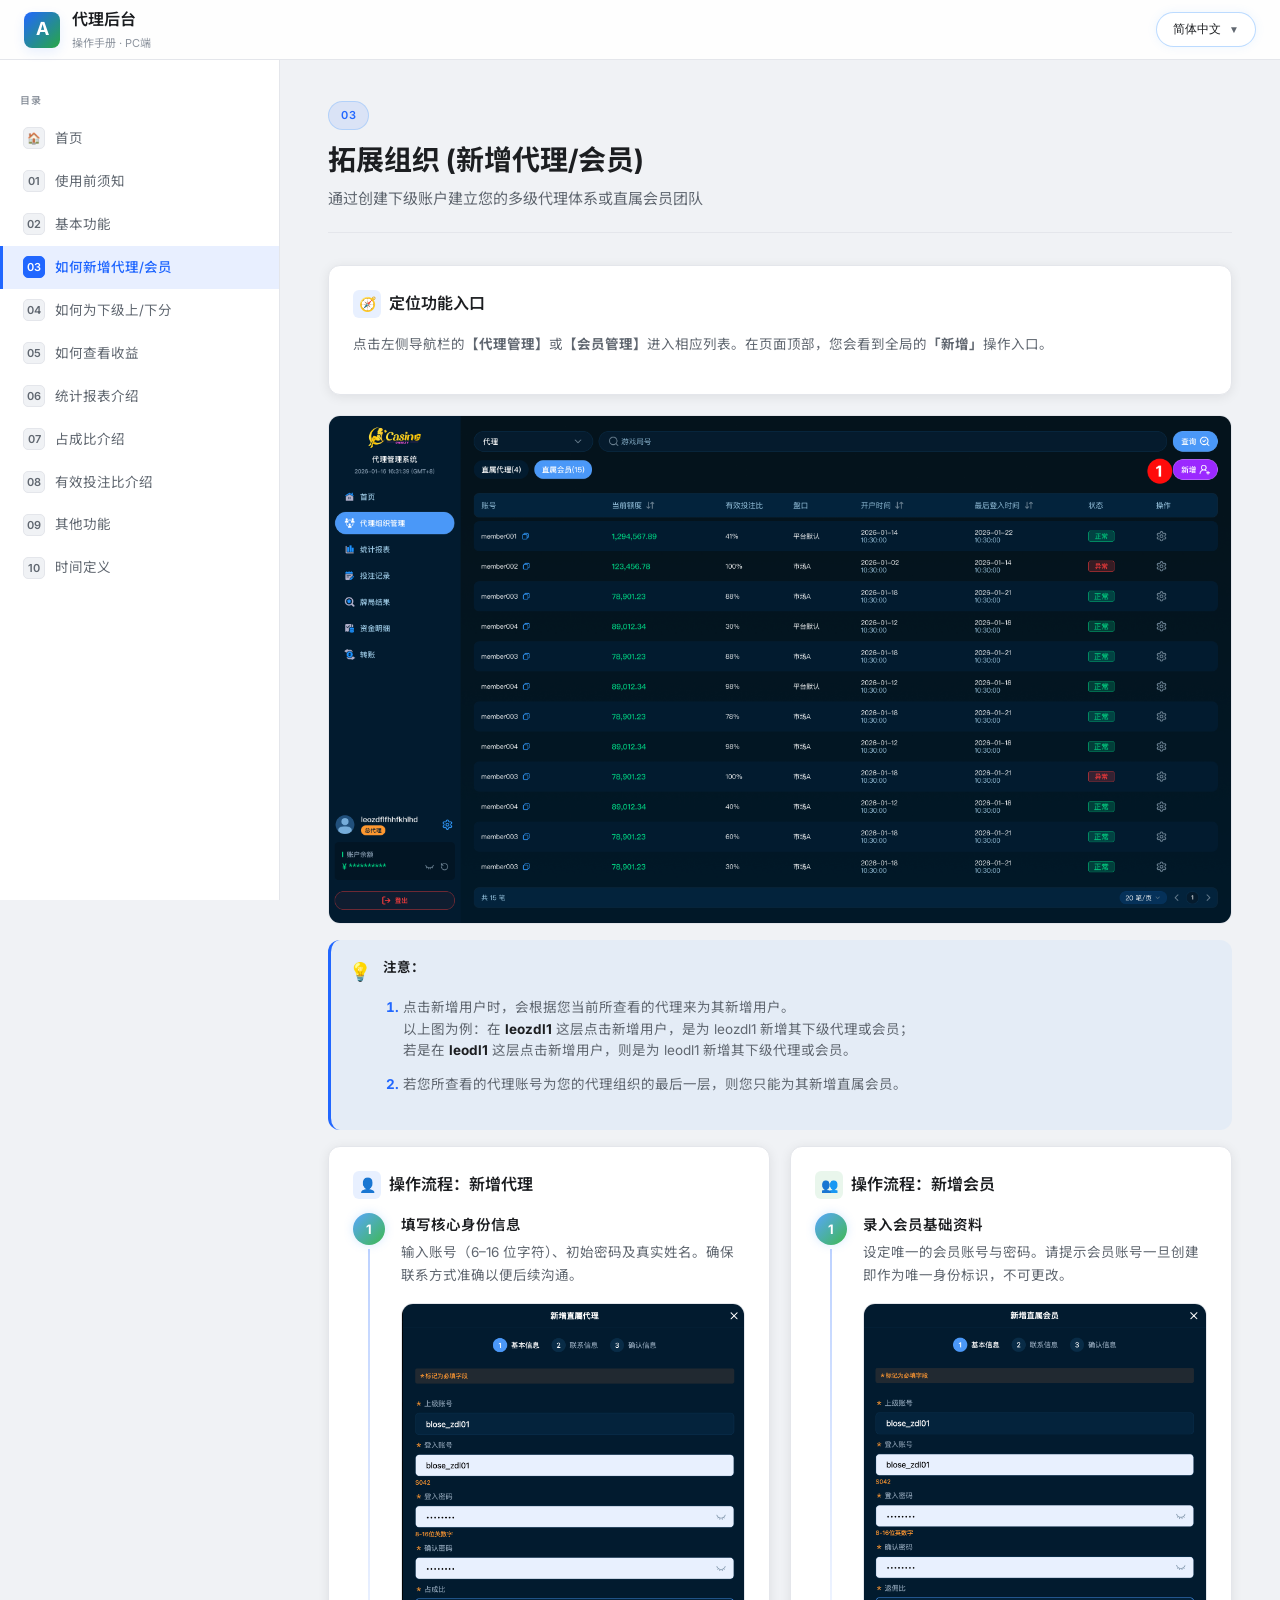
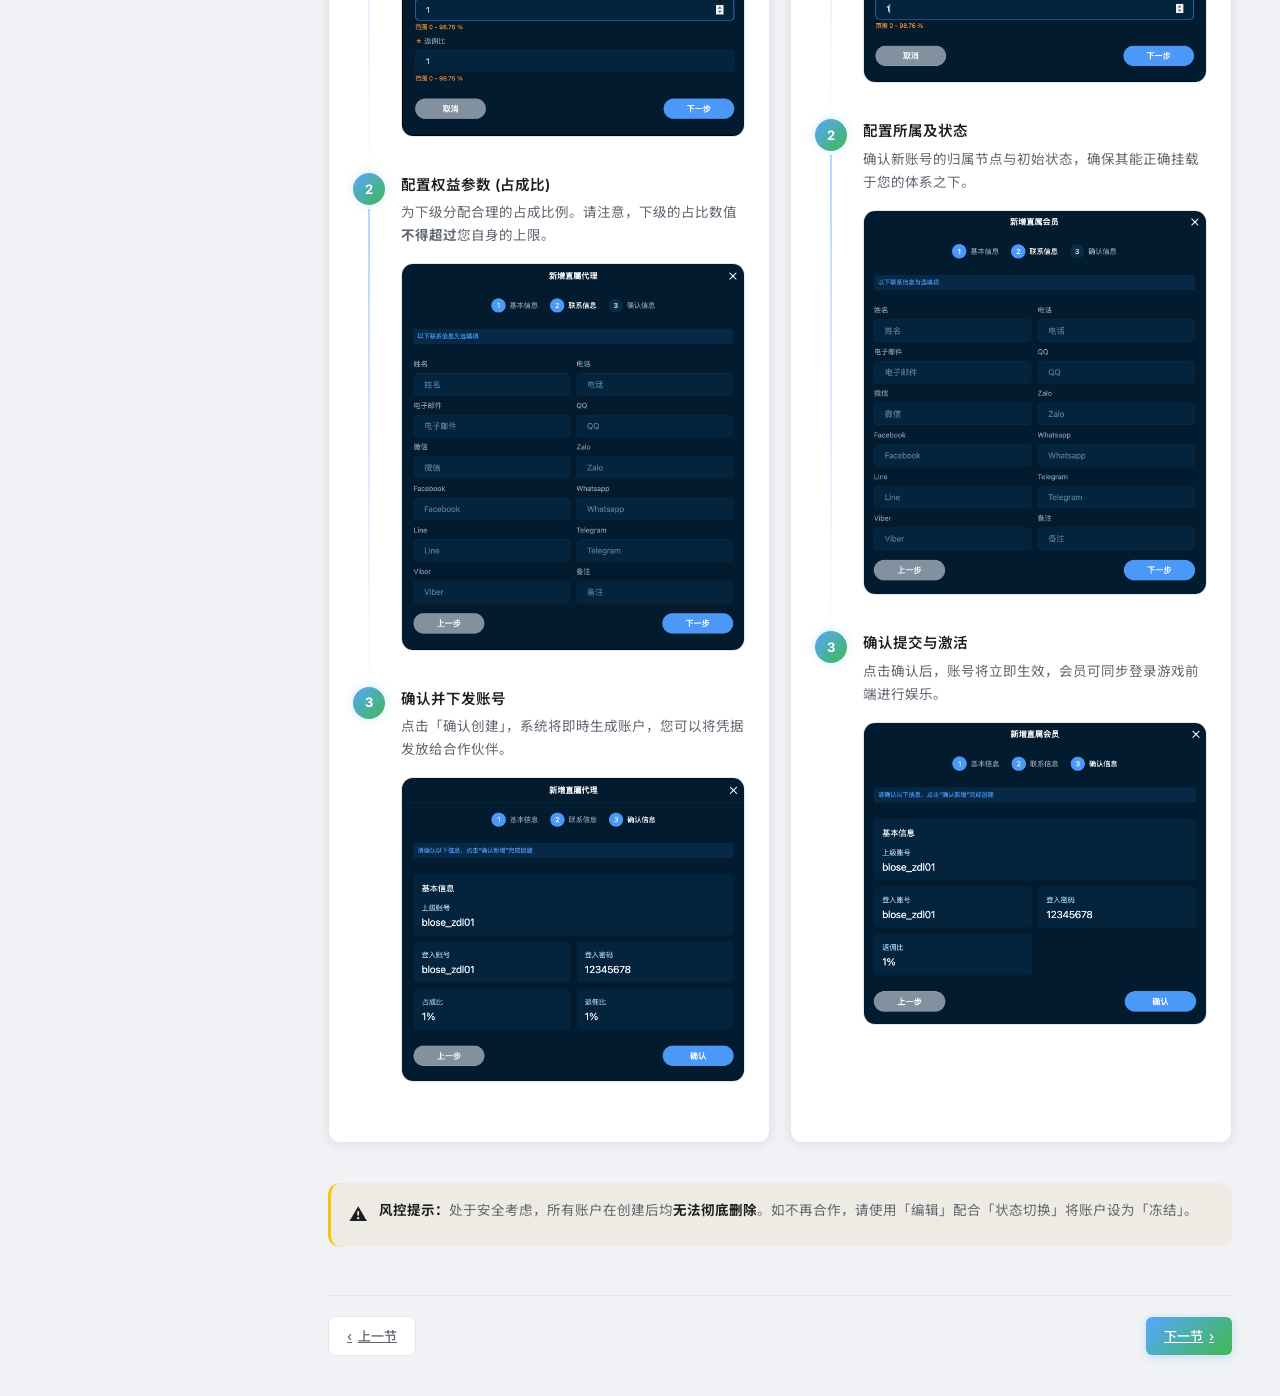
==== commit 67f62b68: "Update section3 and section5 content, layouts and images" ====
--- a/section3.html
+++ b/section3.html
@@ -87,67 +87,84 @@
           <div class="notice info">
             <div class="notice-icon">💡</div>
             <div class="notice-content">
-              <strong>层级扩展核心规则：</strong>
+              <strong>注意：</strong>
               <ol class="numbered-list">
-                <li><strong>基于选定对象新增</strong>：新增系统会根据您在组织架构树中<strong>选中的代理节点</strong>来决定新账户的归属。例如，选中 A 代理后点击新增，新账户将成为 A
-                  的直接下级。</li>
-                <li><strong>代别限制</strong>：若选中的代理账号已处于组织的最末级，则该节点仅能新增直属会员，无法继续拓展下级代理。</li>
-              </ol>
-            </div>
-          </div>
-          <div class="card">
-            <div class="card-title">
-              <div class="card-icon blue">👤</div>操作流程：新增代理
-            </div>
-            <ol class="steps-list">
-              <li class="step-item">
-                <div class="step-num">1</div>
-                <div class="step-content">
-                  <div class="step-title">填写核心身份信息</div>
-                  <div class="step-desc">输入账号（6–16 位字符）、初始密码及真实姓名。确保联系方式准确以便后续沟通。</div>
-                </div>
-              </li>
-              <li class="step-item">
-                <div class="step-num">2</div>
-                <div class="step-content">
-                  <div class="step-title">配置权益参数 (占成比)</div>
-                  <div class="step-desc">为下级分配合理的占成比例。请注意，下级的占比数值<strong>不得超过</strong>您自身的上限。</div>
-                </div>
-              </li>
-              <li class="step-item">
-                <div class="step-num">3</div>
-                <div class="step-content">
-                  <div class="step-title">确认并下发账号</div>
-                  <div class="step-desc">点击「确认创建」，系统将即时生成账户，您可以将凭据发放给合作伙伴。</div>
-                </div>
-              </li>
-            </ol>
-          </div>
-          <div class="card">
-            <div class="card-title">
-              <div class="card-icon green">👥</div>操作流程：新增会员
-            </div>
-            <ol class="steps-list">
-              <li class="step-item">
-                <div class="step-num">1</div>
-                <div class="step-content">
-                  <div class="step-title">录入会员基础资料</div>
-                  <div class="step-desc">设定唯一的会员账号与密码。请提示会员账号一旦创建即作为唯一身份标识，不可更改。</div>
-                </div>
-              </li>
-              <li class="step-item">
-                <div class="step-num">2</div>
-                <div class="step-content">
-                  <div class="step-title">完成激活</div>
-                  <div class="step-desc">确认提交后，会员账户将立即激活，可同步登录游戏前端进行娱乐。</div>
-                </div>
-              </li>
-            </ol>
+                <li>点击新增用户时，会根据您当前所查看的代理来为其新增用户。<br>
+                  以上图为例：在 <strong>leozdl1</strong> 这层点击新增用户，是为 leozdl1 新增其下级代理或会员；<br>
+                  若是在 <strong>leodl1</strong> 这层点击新增用户，则是为 leodl1 新增其下级代理或会员。</li>
+                <li>若您所查看的代理账号为您的代理组织的最后一层，则您只能为其新增直属会员。</li>
+              </ol>
+            </div>
+          </div>
+          <div class="grid-2">
+            <div class="card">
+              <div class="card-title">
+                <div class="card-icon blue">👤</div>操作流程：新增代理
+              </div>
+              <ol class="steps-list">
+                <li class="step-item">
+                  <div class="step-num">1</div>
+                  <div class="step-content">
+                    <div class="step-title">填写核心身份信息</div>
+                    <div class="step-desc">输入账号（6–16 位字符）、初始密码及真实姓名。确保联系方式准确以便后续沟通。</div>
+                    <img src="img/add_agent_1.png" alt="Step 1" class="content-img">
+                  </div>
+                </li>
+                <li class="step-item">
+                  <div class="step-num">2</div>
+                  <div class="step-content">
+                    <div class="step-title">配置权益参数 (占成比)</div>
+                    <div class="step-desc">为下级分配合理的占成比例。请注意，下级的占比数值<strong>不得超过</strong>您自身的上限。</div>
+                    <img src="img/add_agent_2.png" alt="Step 2" class="content-img">
+                  </div>
+                </li>
+                <li class="step-item">
+                  <div class="step-num">3</div>
+                  <div class="step-content">
+                    <div class="step-title">确认并下发账号</div>
+                    <div class="step-desc">点击「确认创建」，系统将即時生成账户，您可以将凭据发放给合作伙伴。</div>
+                    <img src="img/add_agent_3.png" alt="Step 3" class="content-img">
+                  </div>
+                </li>
+              </ol>
+            </div>
+            <div class="card">
+              <div class="card-title">
+                <div class="card-icon green">👥</div>操作流程：新增会员
+              </div>
+              <ol class="steps-list">
+                <li class="step-item">
+                  <div class="step-num">1</div>
+                  <div class="step-content">
+                    <div class="step-title">录入会员基础资料</div>
+                    <div class="step-desc">设定唯一的会员账号与密码。请提示会员账号一旦创建即作为唯一身份标识，不可更改。</div>
+                    <img src="img/add_member_1.png" alt="Member Step 1" class="content-img">
+                  </div>
+                </li>
+                <li class="step-item">
+                  <div class="step-num">2</div>
+                  <div class="step-content">
+                    <div class="step-title">配置所属及状态</div>
+                    <div class="step-desc">确认新账号的归属节点与初始状态，确保其能正确挂载于您的体系之下。</div>
+                    <img src="img/add_member_2.png" alt="Member Step 2" class="content-img">
+                  </div>
+                </li>
+                <li class="step-item">
+                  <div class="step-num">3</div>
+                  <div class="step-content">
+                    <div class="step-title">确认提交与激活</div>
+                    <div class="step-desc">点击确认后，账号将立即生效，会员可同步登录游戏前端进行娱乐。</div>
+                    <img src="img/add_member_3.png" alt="Member Step 3" class="content-img">
+                  </div>
+                </li>
+              </ol>
+            </div>
           </div>
           <div class="notice warning">
             <div class="notice-icon">⚠️</div>
             <div class="notice-content">
-              <strong>风控提示：</strong>处于安全考虑，所有账户在创建后均<strong>无法彻底删除</strong>。如不再合作，请使用「编辑」配合「状态切换」将账户设为「冻结」。</div>
+              <strong>风控提示：</strong>处于安全考虑，所有账户在创建后均<strong>无法彻底删除</strong>。如不再合作，请使用「编辑」配合「状态切换」将账户设为「冻结」。
+            </div>
           </div>
         </div>
 
@@ -173,68 +190,87 @@
           <div class="notice info">
             <div class="notice-icon">💡</div>
             <div class="notice-content">
-              <strong>Core Rules for Hierarchy:</strong>
+              <strong>Note:</strong>
               <ol class="numbered-list">
-                <li><strong>Dynamic Affiliation</strong>: New accounts are linked to the <strong>selected agent
-                    node</strong> in the list. For example, if Agent A is selected, any account added will become A's
-                  direct subordinate.</li>
-                <li><strong>Level Restriction</strong>: If the selected agent is already at the final level of your
-                  organization, you can only add direct members to that account.</li>
-              </ol>
-            </div>
-          </div>
-          <div class="card">
-            <div class="card-title">
-              <div class="card-icon blue">👤</div>Workflow: Add an Agent
-            </div>
-            <ol class="steps-list">
-              <li class="step-item">
-                <div class="step-num">1</div>
-                <div class="step-content">
-                  <div class="step-title">Identify Information</div>
-                  <div class="step-desc">Enter username (6–16 chars), initial password, and real name.</div>
-                </div>
-              </li>
-              <li class="step-item">
-                <div class="step-num">2</div>
-                <div class="step-content">
-                  <div class="step-title">Configure Occupancy Ratio</div>
-                  <div class="step-desc">Assign a ratio for the downline. This <strong>cannot exceed</strong> your own
-                    occupancy limit.</div>
-                </div>
-              </li>
-              <li class="step-item">
-                <div class="step-num">3</div>
-                <div class="step-content">
-                  <div class="step-title">Confirm Creation</div>
-                  <div class="step-desc">Click "Confirm Create". The account will be activated immediately for your
-                    partner.</div>
-                </div>
-              </li>
-            </ol>
-          </div>
-          <div class="card">
-            <div class="card-title">
-              <div class="card-icon green">👥</div>Workflow: Add a Member
-            </div>
-            <ol class="steps-list">
-              <li class="step-item">
-                <div class="step-num">1</div>
-                <div class="step-content">
-                  <div class="step-title">Member Credentials</div>
-                  <div class="step-desc">Set a unique username and password. Remind members that usernames cannot be
-                    changed.</div>
-                </div>
-              </li>
-              <li class="step-item">
-                <div class="step-num">2</div>
-                <div class="step-content">
-                  <div class="step-title">Activation</div>
-                  <div class="step-desc">Upon clicking "Confirm", the member can log into the gaming platform instantly.
-                  </div>
-                </div>
-              </li>
-            </ol>
+                <li>When clicking "Add User", the user will be added under the specific agent you are currently
+                  viewing.<br>
+                  Taking the image above as an example: Clicking "Add User" at the <strong>leozdl1</strong> level adds a
+                  downline agent or member for leozdl1;<br>
+                  Clicking at the <strong>leodl1</strong> level adds a downline agent or member for leodl1.</li>
+                <li>If the agent account you are viewing is the final level of your organization, you can only add
+                  direct members for it.</li>
+              </ol>
+            </div>
+          </div>
+          <div class="grid-2">
+            <div class="card">
+              <div class="card-title">
+                <div class="card-icon blue">👤</div>Workflow: Add an Agent
+              </div>
+              <ol class="steps-list">
+                <li class="step-item">
+                  <div class="step-num">1</div>
+                  <div class="step-content">
+                    <div class="step-title">Identify Information</div>
+                    <div class="step-desc">Enter username (6–16 chars), initial password, and real name.</div>
+                    <img src="img/add_agent_1.png" alt="Step 1" class="content-img">
+                  </div>
+                </li>
+                <li class="step-item">
+                  <div class="step-num">2</div>
+                  <div class="step-content">
+                    <div class="step-title">Configure Occupancy Ratio</div>
+                    <div class="step-desc">Assign a ratio for the downline. This <strong>cannot exceed</strong> your own
+                      occupancy limit.</div>
+                    <img src="img/add_agent_2.png" alt="Step 2" class="content-img">
+                  </div>
+                </li>
+                <li class="step-item">
+                  <div class="step-num">3</div>
+                  <div class="step-content">
+                    <div class="step-title">Confirm Creation</div>
+                    <div class="step-desc">Click "Confirm Create". The account will be activated immediately for your
+                      partner.</div>
+                    <img src="img/add_agent_3.png" alt="Step 3" class="content-img">
+                  </div>
+                </li>
+              </ol>
+            </div>
+            <div class="card">
+              <div class="card-title">
+                <div class="card-icon green">👥</div>Workflow: Add a Member
+              </div>
+              <ol class="steps-list">
+                <li class="step-item">
+                  <div class="step-num">1</div>
+                  <div class="step-content">
+                    <div class="step-title">Member Credentials</div>
+                    <div class="step-desc">Set a unique username and password. Remind members that usernames cannot be
+                      changed.</div>
+                    <img src="img/add_member_1.png" alt="Member Step 1" class="content-img">
+                  </div>
+                </li>
+                <li class="step-item">
+                  <div class="step-num">2</div>
+                  <div class="step-content">
+                    <div class="step-title">Account Configuration</div>
+                    <div class="step-desc">Verify the node affiliation and initial status of the new member account.
+                    </div>
+                    <img src="img/add_member_2.png" alt="Member Step 2" class="content-img">
+                  </div>
+                </li>
+                <li class="step-item">
+                  <div class="step-num">3</div>
+                  <div class="step-content">
+                    <div class="step-title">Confirm & Activate</div>
+                    <div class="step-desc">Upon clicking "Confirm", the member can log into the gaming platform
+                      instantly.
+                    </div>
+                    <img src="img/add_agent_3.png" alt="Member Step 3" class="content-img">
+                  </div>
+                </li>
+              </ol>
+            </div>
           </div>
           <div class="notice warning">
             <div class="notice-icon">⚠️</div>
@@ -266,67 +302,85 @@
           <div class="notice info">
             <div class="notice-icon">💡</div>
             <div class="notice-content">
-              <strong>Quy tắc cốt lõi về phân cấp:</strong>
+              <strong>Lưu ý:</strong>
               <ol class="numbered-list">
-                <li><strong>Thêm dựa trên đối tượng được chọn</strong>: Hệ thống sẽ dựa trên <strong>đại lý bạn đang
-                    chọn</strong> trong danh sách để quyết định cấp trên của tài khoản mới. Ví dụ: Nếu chọn đại lý A,
-                  tài khoản mới sẽ là cấp dưới trực tiếp của A.</li>
-                <li><strong>Giới hạn cấp bậc</strong>: Nếu đại lý được chọn đã ở cấp cuối cùng trong tổ chức của bạn,
-                  bạn chỉ có thể thêm thành viên trực tiếp, không thể phát triển thêm đại lý cấp dưới.</li>
-              </ol>
-            </div>
-          </div>
-          <div class="card">
-            <div class="card-title">
-              <div class="card-icon blue">👤</div>Quy trình: Thêm đại lý
-            </div>
-            <ol class="steps-list">
-              <li class="step-item">
-                <div class="step-num">1</div>
-                <div class="step-content">
-                  <div class="step-title">Điền thông tin định danh</div>
-                  <div class="step-desc">Nhập tên đăng nhập (6-16 ký tự), mật khẩu ban đầu và tên thật.</div>
-                </div>
-              </li>
-              <li class="step-item">
-                <div class="step-num">2</div>
-                <div class="step-content">
-                  <div class="step-title">Cấu hình tỷ lệ chiếm thành</div>
-                  <div class="step-desc">Phân bổ tỷ lệ chiếm thành hợp lý cho cấp dưới. Lưu ý, tỷ lệ này <strong>không
-                      được vượt quá</strong> giới hạn của chính bạn.</div>
-                </div>
-              </li>
-              <li class="step-item">
-                <div class="step-num">3</div>
-                <div class="step-content">
-                  <div class="step-title">Xác nhận tạo</div>
-                  <div class="step-desc">Nhấp "Xác nhận tạo", tài khoản sẽ được kích hoạt ngay lập tức để đối tác sử
-                    dụng.</div>
-                </div>
-              </li>
-            </ol>
-          </div>
-          <div class="card">
-            <div class="card-title">
-              <div class="card-icon green">👥</div>Quy trình: Thêm thành viên
-            </div>
-            <ol class="steps-list">
-              <li class="step-item">
-                <div class="step-num">1</div>
-                <div class="step-content">
-                  <div class="step-title">Thông tin thành viên</div>
-                  <div class="step-desc">Thiết lập tên đăng nhập và mật khẩu duy nhất. Lưu ý thành viên rằng tên đăng
-                    nhập không thể thay đổi sau khi tạo.</div>
-                </div>
-              </li>
-              <li class="step-item">
-                <div class="step-num">2</div>
-                <div class="step-content">
-                  <div class="step-title">Kích hoạt</div>
-                  <div class="step-desc">Sau khi xác nhận, thành viên có thể đăng nhập ngay vào nền tảng trò chơi.</div>
-                </div>
-              </li>
-            </ol>
+                <li>Khi nhấp vào "Thêm người dùng mới", người dùng sẽ được thêm dựa trên đại lý bạn đang xem.<br>
+                  Ví dụ như hình trên: Nhấp vào ở cấp <strong>leozdl1</strong> sẽ thêm đại lý hoặc thành viên cấp dưới
+                  cho leozdl1;<br>
+                  Nhấp vào ở cấp <strong>leodl1</strong> sẽ thêm đại lý hoặc thành viên cấp dưới cho leodl1.</li>
+                <li>Nếu tài khoản đại lý bạn đang xem là cấp cuối cùng trong tổ chức, bạn chỉ có thể thêm thành viên
+                  trực tiếp.</li>
+              </ol>
+            </div>
+          </div>
+          <div class="grid-2">
+            <div class="card">
+              <div class="card-title">
+                <div class="card-icon blue">👤</div>Quy trình: Thêm đại lý
+              </div>
+              <ol class="steps-list">
+                <li class="step-item">
+                  <div class="step-num">1</div>
+                  <div class="step-content">
+                    <div class="step-title">Điền thông tin định danh</div>
+                    <div class="step-desc">Nhập tên đăng nhập (6-16 ký tự), mật khẩu ban đầu và tên thật.</div>
+                    <img src="img/add_agent_1.png" alt="Step 1" class="content-img">
+                  </div>
+                </li>
+                <li class="step-item">
+                  <div class="step-num">2</div>
+                  <div class="step-content">
+                    <div class="step-title">Cấu hình tỷ lệ chiếm thành</div>
+                    <div class="step-desc">Phân bổ tỷ lệ chiếm thành hợp lý cho cấp dưới. Lưu ý, tỷ lệ này <strong>không
+                        được vượt quá</strong> giới hạn của chính bạn.</div>
+                    <img src="img/add_agent_2.png" alt="Step 2" class="content-img">
+                  </div>
+                </li>
+                <li class="step-item">
+                  <div class="step-num">3</div>
+                  <div class="step-content">
+                    <div class="step-title">Xác nhận tạo</div>
+                    <div class="step-desc">Nhấp "Xác nhận tạo", tài khoản sẽ được kích hoạt ngay lập tức để đối tác sử
+                      dụng.</div>
+                    <img src="img/add_agent_3.png" alt="Step 3" class="content-img">
+                  </div>
+                </li>
+              </ol>
+            </div>
+            <div class="card">
+              <div class="card-title">
+                <div class="card-icon green">👥</div>Quy trình: Thêm thành viên
+              </div>
+              <ol class="steps-list">
+                <li class="step-item">
+                  <div class="step-num">1</div>
+                  <div class="step-content">
+                    <div class="step-title">Thông tin thành viên</div>
+                    <div class="step-desc">Thiết lập tên đăng nhập và mật khẩu duy nhất. Lưu ý thành viên rằng tên đăng
+                      nhập không thể thay đổi sau khi tạo.</div>
+                    <img src="img/add_member_1.png" alt="Member Step 1" class="content-img">
+                  </div>
+                </li>
+                <li class="step-item">
+                  <div class="step-num">2</div>
+                  <div class="step-content">
+                    <div class="step-title">Cấu hình cấp dưới</div>
+                    <div class="step-desc">Xác minh nút liên kết và trạng thái ban đầu của tài khoản thành viên mới.
+                    </div>
+                    <img src="img/add_member_2.png" alt="Member Step 2" class="content-img">
+                  </div>
+                </li>
+                <li class="step-item">
+                  <div class="step-num">3</div>
+                  <div class="step-content">
+                    <div class="step-title">Xác nhận & Kích hoạt</div>
+                    <div class="step-desc">Sau khi xác nhận, thành viên có thể đăng nhập ngay vào nền tảng trò chơi.
+                    </div>
+                    <img src="img/add_agent_3.png" alt="Member Step 3" class="content-img">
+                  </div>
+                </li>
+              </ol>
+            </div>
           </div>
           <div class="notice warning">
             <div class="notice-icon">⚠️</div>
@@ -357,69 +411,89 @@
           <div class="notice info">
             <div class="notice-icon">💡</div>
             <div class="notice-content">
-              <strong>Pangunahing Panuntunan para sa Hierarchy:</strong>
+              <strong>Tandaan:</strong>
               <ol class="numbered-list">
-                <li><strong>Dynamic na Link</strong>: Ang mga bagong account ay naka-link sa <strong>napiling agent
-                    node</strong> sa listahan. Halimbawa, kung si Agent A ang napili, anumang idinagdag na account ay
-                  magiging direktang subordinate ni A.</li>
-                <li><strong>Limitasyon sa Antas</strong>: Kung ang napiling agent ay nasa huling antas na ng iyong
-                  organisasyon, maaari ka lamang magdagdag ng mga direktang miyembro sa account na iyon.</li>
-              </ol>
-            </div>
-          </div>
-          <div class="card">
-            <div class="card-title">
-              <div class="card-icon blue">👤</div>Workflow: Magdagdag ng Agent
-            </div>
-            <ol class="steps-list">
-              <li class="step-item">
-                <div class="step-num">1</div>
-                <div class="step-content">
-                  <div class="step-title">Impormasyon ng Identidad</div>
-                  <div class="step-desc">Ilagay ang username (6-16 karakter), initial password, at tunay na pangalan.
-                  </div>
-                </div>
-              </li>
-              <li class="step-item">
-                <div class="step-num">2</div>
-                <div class="step-content">
-                  <div class="step-title">I-configure ang Occupancy Ratio</div>
-                  <div class="step-desc">Magtalaga ng ratio para sa downline. Ito ay <strong>hindi dapat
-                      lumampas</strong> sa iyong sariling limitasyon.</div>
-                </div>
-              </li>
-              <li class="step-item">
-                <div class="step-num">3</div>
-                <div class="step-content">
-                  <div class="step-title">Kumpirmahin ang Paglikha</div>
-                  <div class="step-desc">I-click ang "Confirm Create". Ang account ay agad na maa-activate para sa iyong
-                    partner.</div>
-                </div>
-              </li>
-            </ol>
-          </div>
-          <div class="card">
-            <div class="card-title">
-              <div class="card-icon green">👥</div>Workflow: Magdagdag ng Miyembro
-            </div>
-            <ol class="steps-list">
-              <li class="step-item">
-                <div class="step-num">1</div>
-                <div class="step-content">
-                  <div class="step-title">Credential ng Miyembro</div>
-                  <div class="step-desc">Magtakda ng natatanging username at password. Paalalahanan ang mga miyembro na
-                    ang username ay hindi maaaring baguhin.</div>
-                </div>
-              </li>
-              <li class="step-item">
-                <div class="step-num">2</div>
-                <div class="step-content">
-                  <div class="step-title">Activation</div>
-                  <div class="step-desc">Sa pag-click ng "Confirm", ang miyembro ay agad na makakapag-login sa gaming
-                    platform.</div>
-                </div>
-              </li>
-            </ol>
+                <li>Kapag rini-click ang "Magdagdag ng User", idadagdag ang user batay sa agent na kasalukuyan mong
+                  tinitingnan.<br>
+                  Halimbawa sa larawan sa itaas: Ang pag-click sa antas ng <strong>leozdl1</strong> ay magdadagdag ng
+                  downline agent o miyembro para sa leozdl1;<br>
+                  Ang pag-click naman sa antas ng <strong>leodl1</strong> ay magdadagdag para sa leodl1.</li>
+                <li>Kung ang agent account na tinitingnan mo ay ang huling antas na ng iyong organisasyon, maaari ka
+                  lamang magdagdag ng mga direktang miyembro para dito.</li>
+              </ol>
+            </div>
+          </div>
+          <div class="grid-2">
+            <div class="card">
+              <div class="card-title">
+                <div class="card-icon blue">👤</div>Workflow: Magdagdag ng Agent
+              </div>
+              <ol class="steps-list">
+                <li class="step-item">
+                  <div class="step-num">1</div>
+                  <div class="step-content">
+                    <div class="step-title">Impormasyon ng Identidad</div>
+                    <div class="step-desc">Ilagay ang username (6-16 karakter), initial password, at tunay na pangalan.
+                    </div>
+                    <img src="img/add_agent_1.png" alt="Step 1" class="content-img">
+                  </div>
+                </li>
+                <li class="step-item">
+                  <div class="step-num">2</div>
+                  <div class="step-content">
+                    <div class="step-title">I-configure ang Occupancy Ratio</div>
+                    <div class="step-desc">Magtalaga ng ratio para sa downline. Ito ay <strong>hindi dapat
+                        lumampas</strong> sa iyong sariling limitasyon.</div>
+                    <img src="img/add_agent_2.png" alt="Step 2" class="content-img">
+                  </div>
+                </li>
+                <li class="step-item">
+                  <div class="step-num">3</div>
+                  <div class="step-content">
+                    <div class="step-title">Kumpirmahin ang Paglikha</div>
+                    <div class="step-desc">I-click ang "Confirm Create". Ang account ay agad na maa-activate para sa
+                      iyong
+                      partner.</div>
+                    <img src="img/add_agent_3.png" alt="Step 3" class="content-img">
+                  </div>
+                </li>
+              </ol>
+            </div>
+            <div class="card">
+              <div class="card-title">
+                <div class="card-icon green">👥</div>Workflow: Magdagdag ng Miyembro
+              </div>
+              <ol class="steps-list">
+                <li class="step-item">
+                  <div class="step-num">1</div>
+                  <div class="step-content">
+                    <div class="step-title">Credential ng Miyembro</div>
+                    <div class="step-desc">Magtakda ng natatanging username at password. Paalalahanan ang mga miyembro
+                      na
+                      ang username ay hindi maaaring baguhin.</div>
+                    <img src="img/add_member_1.png" alt="Member Step 1" class="content-img">
+                  </div>
+                </li>
+                <li class="step-item">
+                  <div class="step-num">2</div>
+                  <div class="step-content">
+                    <div class="step-title">Configuration ng Account</div>
+                    <div class="step-desc">I-verify ang node affiliation at initial status ng bagong member account.
+                    </div>
+                    <img src="img/add_member_2.png" alt="Member Step 2" class="content-img">
+                  </div>
+                </li>
+                <li class="step-item">
+                  <div class="step-num">3</div>
+                  <div class="step-content">
+                    <div class="step-title">Kumpirmahin at I-activate</div>
+                    <div class="step-desc">Sa pag-click ng "Confirm", ang miyembro ay agad na makakapag-login sa gaming
+                      platform.</div>
+                    <img src="img/add_agent_3.png" alt="Member Step 3" class="content-img">
+                  </div>
+                </li>
+              </ol>
+            </div>
           </div>
           <div class="notice warning">
             <div class="notice-icon">⚠️</div>
--- a/style.css
+++ b/style.css
@@ -942,6 +942,11 @@
   box-shadow: var(--shadow-hover);
 }
 
+.img-half {
+  width: 50% !important;
+  max-width: 500px !important;
+}
+
 /* ── LIGHTBOX (IMAGE ZOOM) ── */
 .lightbox {
   position: fixed;
